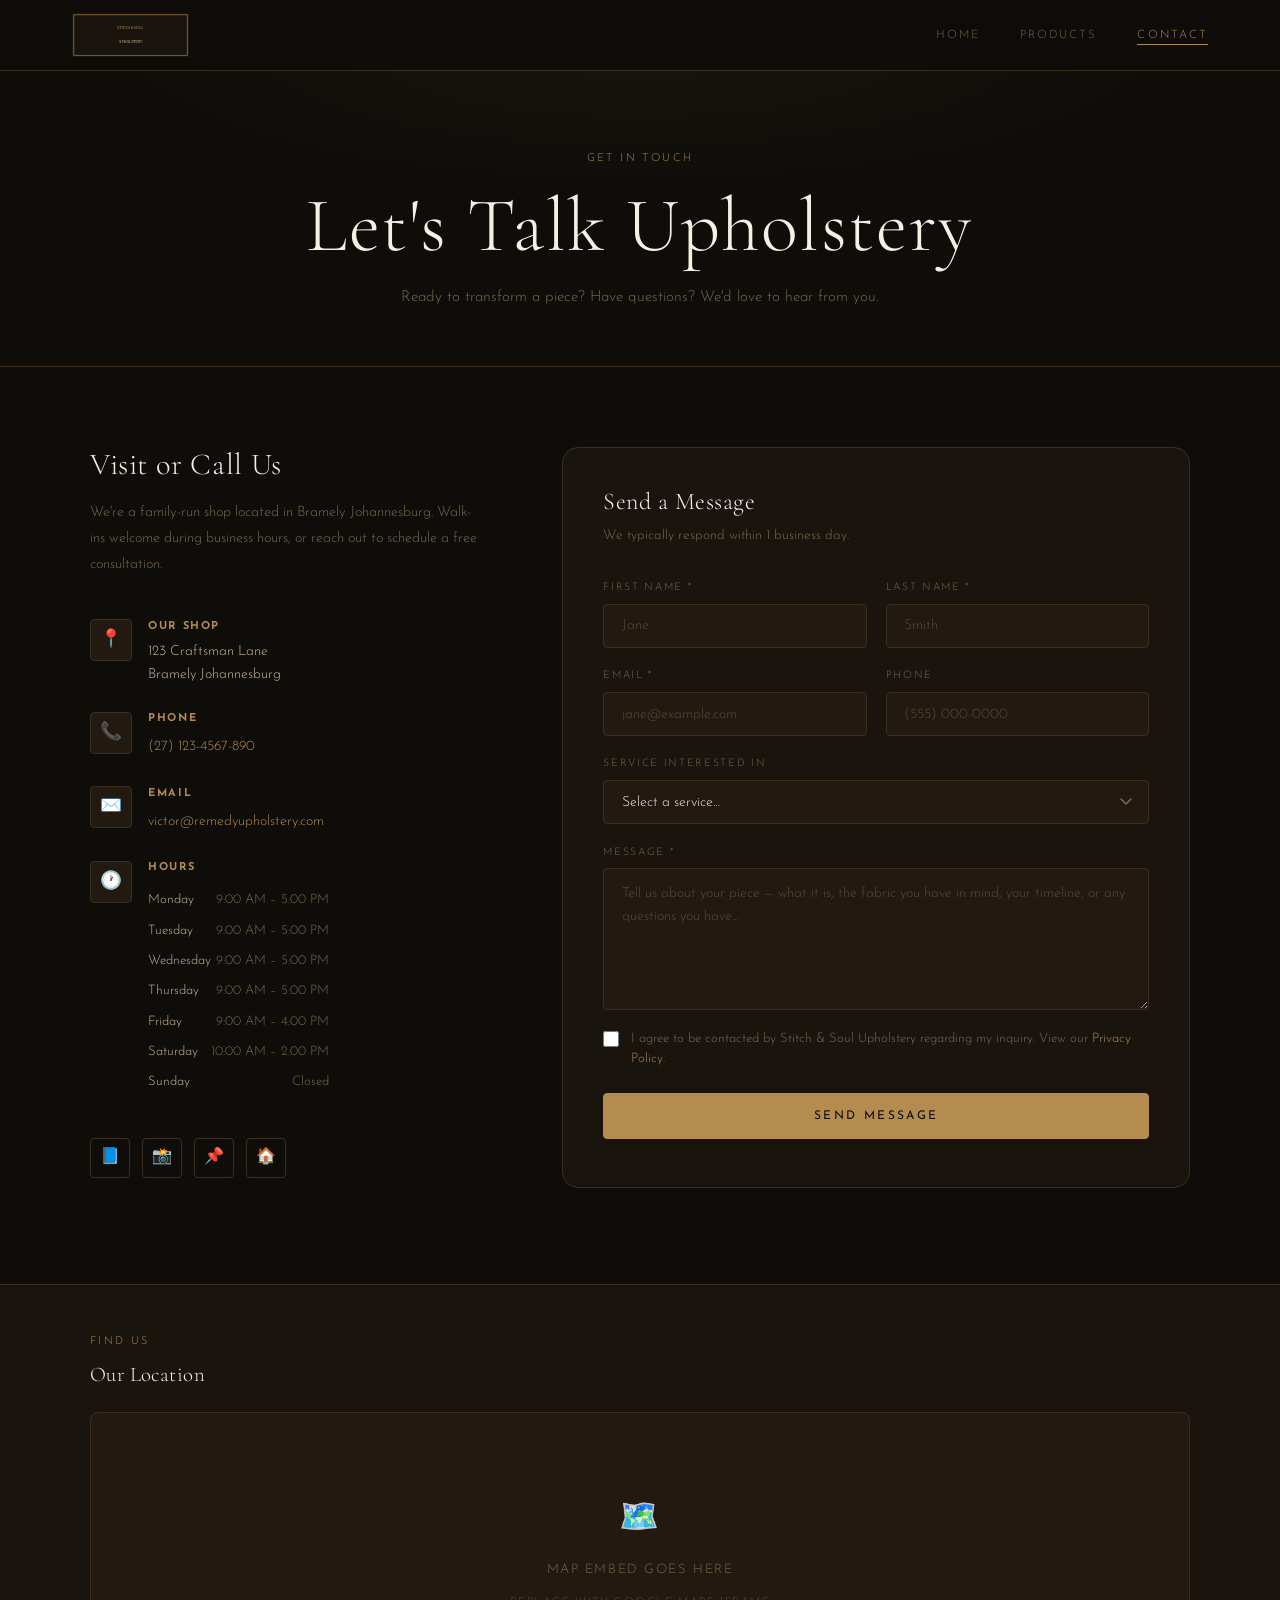
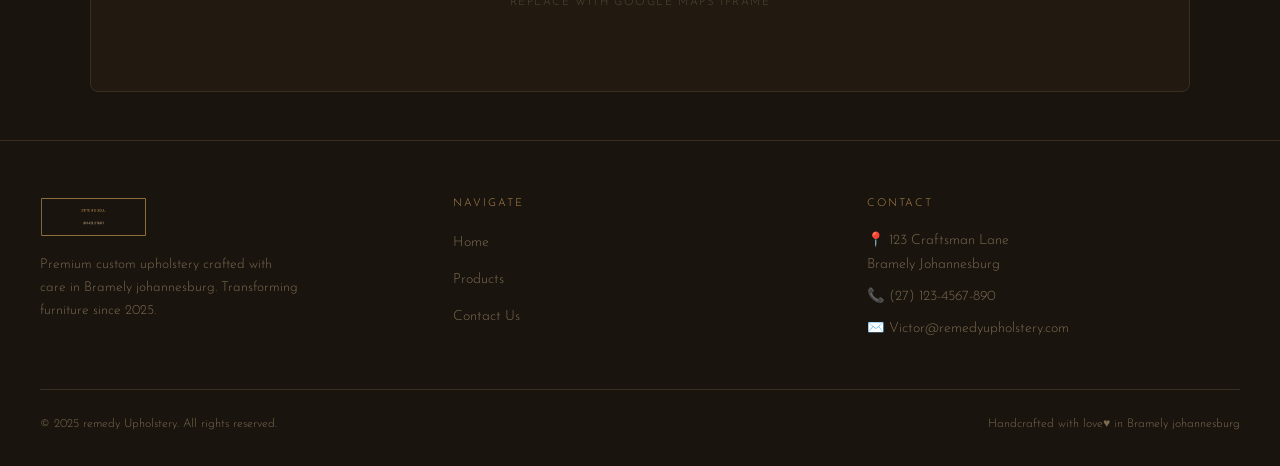
==== contact.html @ f687fd74 "Update contact details for Remedy Upholstery" ====
<!DOCTYPE html>
<html lang="en">
<head>
  <meta charset="UTF-8" />
  <meta name="viewport" content="width=device-width, initial-scale=1.0" />
  <title>Contact — Remedy Upholstery</title>
  <meta name="description" content="Get in touch with Remedy Upholstery. Request a quote, ask about services, or schedule a consultation." />
  <link rel="stylesheet" href="css/style.css" />
  <link rel="stylesheet" href="css/contact.css" />
  <script src="js/main.js" defer></script>
</head>
<body>

  <!-- ══ Navigation ══ -->
  <nav class="site-nav" role="navigation" aria-label="Main navigation">
    <div class="nav-inner">
      <a class="nav-logo" href="index.html" aria-label="Remedy — Home">
        <img src="assets/logo-placeholder.png" alt="Remedy Upholstery Logo" />
      </a>
      <ul class="nav-links">
        <li><a href="index.html">Home</a></li>
        <li><a href="products.html">Products</a></li>
        <li><a href="contact.html" class="active" aria-current="page">Contact</a></li>
      </ul>
    </div>
  </nav>

  <!-- ══ Main Content ══ -->
  <main class="page-main">

    <!-- ── Page Header ── -->
    <header class="contact-hero">
      <span class="section-label">Get in Touch</span>
      <h1>Let's Talk Upholstery</h1>
      <p>Ready to transform a piece? Have questions? We'd love to hear from you.</p>
    </header>

    <!-- ── Contact Section ── -->
    <section class="contact-section" aria-labelledby="contact-heading">
      <h2 id="contact-heading" style="position:absolute;width:1px;height:1px;overflow:hidden;clip:rect(0,0,0,0)">Contact Information and Form</h2>

      <div class="contact-inner">

        <!-- Info Column -->
        <div class="contact-info">
          <h2>Visit or Call Us</h2>
          <!-- ✏️ EDIT: business info -->
          <p>We're a family-run shop located in Bramely Johannesburg. Walk-ins welcome during business hours, or reach out to schedule a free consultation.</p>

          <div class="info-items">

            <div class="info-item">
              <div class="info-icon" aria-hidden="true">📍</div>
              <div class="info-text">
                <strong>Our Shop</strong>
                <!-- ✏️ EDIT: address -->
                <p>123 Craftsman Lane<br />Bramely Johannesburg</p>
              </div>
            </div>

            <div class="info-item">
              <div class="info-icon" aria-hidden="true">📞</div>
              <div class="info-text">
                <strong>Phone</strong>
                <!-- ✏️ EDIT: phone number -->
                <span><a href="tel:+271234567860">(27) 123-4567-890</a></span>
              </div>
            </div>

            <div class="info-item">
              <div class="info-icon" aria-hidden="true">✉️</div>
              <div class="info-text">
                <strong>Email</strong>
                <!-- ✏️ EDIT: Your email -->
                <span><a href="mailto:victor@remedyupholstery.com">victor@remedyupholstery.com</a></span>
              </div>
            </div>

            <div class="info-item">
              <div class="info-icon" aria-hidden="true">🕐</div>
              <div class="info-text">
                <strong>Hours</strong>
                <!-- ✏️ EDIT: business hours. Add class "today" to the current day row -->
                <table class="hours-table" aria-label="Business hours">
                  <tbody>
                    <tr><td>Monday</td><td>9:00 AM – 5:00 PM</td></tr>
                    <tr><td>Tuesday</td><td>9:00 AM – 5:00 PM</td></tr>
                    <tr><td>Wednesday</td><td>9:00 AM – 5:00 PM</td></tr>
                    <tr><td>Thursday</td><td>9:00 AM – 5:00 PM</td></tr>
                    <tr><td>Friday</td><td>9:00 AM – 4:00 PM</td></tr>
                    <tr><td>Saturday</td><td>10:00 AM – 2:00 PM</td></tr>
                    <tr><td>Sunday</td><td>Closed</td></tr>
                  </tbody>
                </table>
              </div>
            </div>

          </div><!-- /info-items -->

          <!-- Social Links -->
          <!-- ✏️ EDIT: Replace # with your social media URLs -->
          <div class="contact-social" aria-label="Social media links">
            <a href="#" class="social-link" aria-label="Facebook" title="Facebook">
              <span aria-hidden="true">📘</span>
            </a>
            <a href="#" class="social-link" aria-label="Instagram" title="Instagram">
              <span aria-hidden="true">📸</span>
            </a>
            <a href="#" class="social-link" aria-label="Pinterest" title="Pinterest">
              <span aria-hidden="true">📌</span>
            </a>
            <a href="#" class="social-link" aria-label="Houzz" title="Houzz">
              <span aria-hidden="true">🏠</span>
            </a>
          </div>

        </div><!-- /contact-info -->

        <!-- Contact Form -->
        <div class="contact-form-wrap">
          <h3 class="form-title">Send a Message</h3>
          <p class="form-subtitle">We typically respond within 1 business day.</p>

          <!-- ✏️ NOTE: To make this form functional, connect it to
               Formspree (formspree.io), Netlify Forms, or your own backend.
               Example Formspree: <form action="https://formspree.io/f/YOURCODE" method="POST"> -->

          <div id="contact-form" role="form" aria-label="Contact form">

            <div class="form-row">
              <div class="form-group">
                <label class="form-label" for="first-name">First Name <span aria-hidden="true">*</span></label>
                <input
                  class="form-input"
                  type="text"
                  id="first-name"
                  name="first_name"
                  placeholder="Jane"
                  required
                  autocomplete="given-name"
                />
              </div>
              <div class="form-group">
                <label class="form-label" for="last-name">Last Name <span aria-hidden="true">*</span></label>
                <input
                  class="form-input"
                  type="text"
                  id="last-name"
                  name="last_name"
                  placeholder="Smith"
                  required
                  autocomplete="family-name"
                />
              </div>
            </div>

            <div class="form-row">
              <div class="form-group">
                <label class="form-label" for="email">Email <span aria-hidden="true">*</span></label>
                <input
                  class="form-input"
                  type="email"
                  id="email"
                  name="email"
                  placeholder="jane@example.com"
                  required
                  autocomplete="email"
                />
              </div>
              <div class="form-group">
                <label class="form-label" for="phone">Phone</label>
                <input
                  class="form-input"
                  type="tel"
                  id="phone"
                  name="phone"
                  placeholder="(555) 000-0000"
                  autocomplete="tel"
                />
              </div>
            </div>

            <div class="form-group">
              <label class="form-label" for="service">Service Interested In</label>
              <select class="form-select" id="service" name="service">
                <option value="" disabled selected>Select a service…</option>
                <option value="restoration">Furniture Restoration</option>
                <option value="custom">Custom Upholstery</option>
                <option value="consultation">Fabric Consultation</option>
                <option value="auto">Auto / Marine</option>
                <option value="commercial">Commercial Project</option>
                <option value="repair">Repairs &amp; Touch-Ups</option>
                <option value="other">Other / Not Sure</option>
              </select>
            </div>

            <div class="form-group">
              <label class="form-label" for="message">Message <span aria-hidden="true">*</span></label>
              <textarea
                class="form-textarea"
                id="message"
                name="message"
                placeholder="Tell us about your piece — what it is, the fabric you have in mind, your timeline, or any questions you have…"
                required
                rows="5"
              ></textarea>
            </div>

            <div class="checkbox-group">
              <input type="checkbox" id="consent" name="consent" required />
              <label for="consent">
                I agree to be contacted by Stitch &amp; Soul Upholstery regarding my inquiry.
                View our <a href="#">Privacy Policy</a>.
              </label>
            </div>

            <button
              class="btn btn-filled form-submit"
              type="button"
              id="submit-btn"
            >
              Send Message
            </button>

          </div><!-- /contact-form -->

          <!-- Success State -->
          <div class="form-success" id="form-success" aria-live="polite">
            <span class="success-icon" aria-hidden="true">✉️</span>
            <h3>Message Sent!</h3>
            <p>Thank you for reaching out. We'll be in touch within 1 business day.</p>
          </div>

        </div><!-- /contact-form-wrap -->

      </div><!-- /contact-inner -->
    </section>

    <!-- ── Map Placeholder ── -->
    <!-- ✏️ EDIT: real Google Maps embed:
         https://developers.google.com/maps/documentation/embed/get-started -->
    <section class="map-section" aria-labelledby="map-heading">
      <div class="map-inner">
        <div class="map-header">
          <span class="section-label">Find Us</span>
          <h3 id="map-heading">Our Location</h3>
        </div>
        <div class="map-placeholder" role="img" aria-label="Map placeholder — replace with real Google Maps embed">
          <span aria-hidden="true">🗺️</span>
          <span>Map Embed Goes Here</span>
          <span style="font-size:0.7rem;opacity:0.6;">Replace with Google Maps iframe</span>
        </div>
      </div>
    </section>

  </main>

  <!-- ══ Footer ══ -->
  <footer class="site-footer" role="contentinfo">
    <div class="footer-inner">
      <div class="footer-brand">
        <img src="assets/logo-placeholder.png" alt="Stitch & Soul Upholstery" />
        <p>Premium custom upholstery crafted with care in Bramely johannesburg. Transforming furniture since 2025.</p>
      </div>
      <div class="footer-col">
        <h4>Navigate</h4>
        <ul>
          <li><a href="index.html">Home</a></li>
          <li><a href="products.html">Products</a></li>
          <li><a href="contact.html">Contact Us</a></li>
        </ul>
      </div>
      <div class="footer-col">
        <h4>Contact</h4>
        <p>📍 123 Craftsman Lane<br />Bramely Johannesburg</p>
        <p>📞 (27) 123-4567-890</p>
        <p>✉️ Victor@remedyupholstery.com</p>
      </div>
    </div>
    <div class="footer-bottom">
      <p>&copy; 2025 remedy Upholstery. All rights reserved.</p>
      <p>Handcrafted with love♥ in Bramely johannesburg</p>
    </div>
  </footer>

  </body>
</html>
---- css/style.css ----
/* ============================================
   style.css — Shared base styles & variables
   Stitch & Soul Upholstery
   ============================================ */

@import url('https://fonts.googleapis.com/css2?family=Cormorant+Garamond:ital,wght@0,300;0,400;0,600;1,300;1,400&family=Josefin+Sans:wght@300;400;600&display=swap');

/* ── CSS Variables ── */
:root {
  --color-bg:        #0f0d0a;
  --color-surface:   #1a140e;
  --color-surface2:  #221a11;
  --color-border:    #3a2e1e;
  --color-gold:      #b48c50;
  --color-gold-lt:   #d4aa6e;
  --color-gold-pale: #e8d5a8;
  --color-cream:     #f5efe4;
  --color-text:      #c8b898;
  --color-text-dim:  #7a6a50;
  --color-white:     #faf6ef;

  --font-display: 'Cormorant Garamond', Georgia, serif;
  --font-ui:      'Josefin Sans', sans-serif;

  --radius-sm:  4px;
  --radius-md:  8px;
  --radius-lg:  16px;

  --shadow-card: 0 4px 24px rgba(0,0,0,0.5), 0 1px 4px rgba(0,0,0,0.4);
  --shadow-glow: 0 0 30px rgba(180,140,80,0.12);

  --transition: 0.3s cubic-bezier(0.4, 0, 0.2, 1);
}

/* ── Reset & Base ── */
*, *::before, *::after {
  box-sizing: border-box;
  margin: 0;
  padding: 0;
}

html {
  scroll-behavior: smooth;
  font-size: 16px;
}

body {
  background-color: var(--color-bg);
  color: var(--color-text);
  font-family: var(--font-ui);
  font-weight: 300;
  line-height: 1.7;
  min-height: 100vh;
  -webkit-font-smoothing: antialiased;
}

/* ── Scrollbar ── */
::-webkit-scrollbar { width: 6px; }
::-webkit-scrollbar-track { background: var(--color-bg); }
::-webkit-scrollbar-thumb { background: var(--color-border); border-radius: 3px; }
::-webkit-scrollbar-thumb:hover { background: var(--color-gold); }

/* ── Typography ── */
h1, h2, h3, h4 {
  font-family: var(--font-display);
  font-weight: 300;
  color: var(--color-cream);
  line-height: 1.2;
  letter-spacing: 0.02em;
}

h1 { font-size: clamp(2.4rem, 6vw, 5rem); }
h2 { font-size: clamp(1.8rem, 4vw, 3rem); }
h3 { font-size: clamp(1.3rem, 2.5vw, 1.8rem); }

p { margin-bottom: 1rem; color: var(--color-text); }

a {
  color: var(--color-gold);
  text-decoration: none;
  transition: color var(--transition);
}
a:hover { color: var(--color-gold-lt); }

img { display: block; max-width: 100%; height: auto; }

/* ── Navigation ── */
.site-nav {
  position: fixed;
  top: 0; left: 0; right: 0;
  z-index: 100;
  background: rgba(15,13,10,0.92);
  backdrop-filter: blur(12px);
  -webkit-backdrop-filter: blur(12px);
  border-bottom: 1px solid var(--color-border);
}

.nav-inner {
  max-width: 1200px;
  margin: 0 auto;
  padding: 0 2rem;
  height: 70px;
  display: flex;
  align-items: center;
  justify-content: space-between;
}

.nav-logo img {
  height: 44px;
  width: auto;
}

.nav-links {
  display: flex;
  list-style: none;
  gap: 2.5rem;
  align-items: center;
}

.nav-links a {
  font-family: var(--font-ui);
  font-size: 0.72rem;
  letter-spacing: 0.18em;
  text-transform: uppercase;
  color: var(--color-text-dim);
  transition: color var(--transition);
  position: relative;
  padding-bottom: 2px;
}

.nav-links a::after {
  content: '';
  position: absolute;
  bottom: -2px; left: 0;
  width: 0; height: 1px;
  background: var(--color-gold);
  transition: width var(--transition);
}

.nav-links a:hover,
.nav-links a.active {
  color: var(--color-gold);
}

.nav-links a:hover::after,
.nav-links a.active::after {
  width: 100%;
}

/* ── Gold Divider ── */
.gold-rule {
  display: flex;
  align-items: center;
  gap: 1rem;
  margin: 1.5rem auto;
  max-width: 200px;
}
.gold-rule::before,
.gold-rule::after {
  content: '';
  flex: 1;
  height: 1px;
  background: var(--color-gold);
  opacity: 0.5;
}
.gold-rule-diamond {
  width: 6px; height: 6px;
  background: var(--color-gold);
  transform: rotate(45deg);
  flex-shrink: 0;
}

/* ── Section Label ── */
.section-label {
  font-family: var(--font-ui);
  font-size: 0.68rem;
  letter-spacing: 0.22em;
  text-transform: uppercase;
  color: var(--color-gold);
  display: block;
  margin-bottom: 0.75rem;
}

/* ── Buttons ── */
.btn {
  display: inline-block;
  font-family: var(--font-ui);
  font-size: 0.72rem;
  letter-spacing: 0.18em;
  text-transform: uppercase;
  padding: 0.9rem 2.2rem;
  border-radius: var(--radius-sm);
  border: 1px solid var(--color-gold);
  color: var(--color-gold);
  background: transparent;
  cursor: pointer;
  transition: all var(--transition);
  position: relative;
  overflow: hidden;
}

.btn::before {
  content: '';
  position: absolute;
  inset: 0;
  background: var(--color-gold);
  transform: scaleX(0);
  transform-origin: left;
  transition: transform var(--transition);
  z-index: -1;
}

.btn:hover {
  color: var(--color-bg);
}

.btn:hover::before {
  transform: scaleX(1);
}

.btn-filled {
  background: var(--color-gold);
  color: var(--color-bg);
}

.btn-filled::before {
  background: var(--color-gold-lt);
}

.btn-filled:hover {
  color: var(--color-bg);
}

/* ── Page Wrapper ── */
.page-main {
  padding-top: 70px; /* nav height */
  min-height: 100vh;
}

/* ── Footer ── */
.site-footer {
  background: var(--color-surface);
  border-top: 1px solid var(--color-border);
  padding: 3.5rem 2rem 2rem;
  margin-top: auto;
}

.footer-inner {
  max-width: 1200px;
  margin: 0 auto;
  display: grid;
  grid-template-columns: 1fr 1fr 1fr;
  gap: 2.5rem;
}

.footer-brand img {
  height: 40px;
  margin-bottom: 1rem;
}

.footer-brand p {
  font-size: 0.85rem;
  color: var(--color-text-dim);
  max-width: 260px;
}

.footer-col h4 {
  font-family: var(--font-ui);
  font-size: 0.68rem;
  letter-spacing: 0.18em;
  text-transform: uppercase;
  color: var(--color-gold);
  margin-bottom: 1.2rem;
}

.footer-col ul {
  list-style: none;
}

.footer-col ul li {
  margin-bottom: 0.6rem;
}

.footer-col ul li a {
  font-size: 0.88rem;
  color: var(--color-text-dim);
  transition: color var(--transition);
}

.footer-col ul li a:hover {
  color: var(--color-gold);
}

.footer-col p {
  font-size: 0.88rem;
  color: var(--color-text-dim);
  margin-bottom: 0.5rem;
}

.footer-bottom {
  max-width: 1200px;
  margin: 2.5rem auto 0;
  padding-top: 1.5rem;
  border-top: 1px solid var(--color-border);
  display: flex;
  justify-content: space-between;
  align-items: center;
  flex-wrap: wrap;
  gap: 1rem;
}

.footer-bottom p {
  font-size: 0.75rem;
  color: var(--color-text-dim);
  margin: 0;
}

/* ── Fade-in Animation ── */
@keyframes fadeUp {
  from { opacity: 0; transform: translateY(24px); }
  to   { opacity: 1; transform: translateY(0); }
}

.fade-up {
  opacity: 0;
  animation: fadeUp 0.8s ease forwards;
}

/* ── Responsive Nav ── */
@media (max-width: 768px) {
  .nav-links { gap: 1.4rem; }
  .nav-links a { font-size: 0.65rem; }

  .footer-inner {
    grid-template-columns: 1fr;
    gap: 2rem;
  }

  .footer-bottom {
    flex-direction: column;
    text-align: center;
  }
}

@media (max-width: 480px) {
  .nav-links { gap: 1rem; }
  .nav-inner { padding: 0 1rem; }
}
---- css/contact.css ----
/* ============================================
   contact.css — Contact page styles
   Stitch & Soul Upholstery
   ============================================ */

/* ── Page Header ── */
.contact-hero {
  padding: 5rem 2rem 3.5rem;
  text-align: center;
  border-bottom: 1px solid var(--color-border);
  background:
    radial-gradient(ellipse 60% 70% at 50% -10%, rgba(180,140,80,0.06) 0%, transparent 70%),
    var(--color-bg);
}

.contact-hero h1 {
  margin-bottom: 0.75rem;
  animation: fadeUp 0.6s ease 0.1s both;
}

.contact-hero p {
  color: var(--color-text-dim);
  font-size: 0.95rem;
  max-width: 480px;
  margin: 0 auto;
  animation: fadeUp 0.6s ease 0.25s both;
}

/* ── Contact Layout ── */
.contact-section {
  padding: 5rem 2rem 6rem;
}

.contact-inner {
  max-width: 1100px;
  margin: 0 auto;
  display: grid;
  grid-template-columns: 1fr 1.6fr;
  gap: 5rem;
  align-items: start;
}

/* ── Info Column ── */
.contact-info {
  animation: fadeUp 0.6s ease 0.15s both;
}

.contact-info h2 {
  font-size: 1.9rem;
  margin-bottom: 1rem;
}

.contact-info > p {
  font-size: 0.9rem;
  color: var(--color-text-dim);
  line-height: 1.8;
  margin-bottom: 2.5rem;
}

/* Info Items */
.info-items {
  display: flex;
  flex-direction: column;
  gap: 1.5rem;
  margin-bottom: 2.5rem;
}

.info-item {
  display: flex;
  gap: 1rem;
  align-items: flex-start;
}

.info-icon {
  width: 42px;
  height: 42px;
  min-width: 42px;
  background: var(--color-surface2);
  border: 1px solid var(--color-border);
  border-radius: var(--radius-sm);
  display: flex;
  align-items: center;
  justify-content: center;
  font-size: 1.1rem;
  margin-top: 0.1rem;
  transition: border-color var(--transition);
}

.info-item:hover .info-icon {
  border-color: var(--color-gold);
}

.info-text strong {
  display: block;
  font-family: var(--font-ui);
  font-size: 0.68rem;
  letter-spacing: 0.15em;
  text-transform: uppercase;
  color: var(--color-gold);
  margin-bottom: 0.3rem;
}

.info-text span,
.info-text p {
  font-size: 0.88rem;
  color: var(--color-text);
  margin: 0;
  line-height: 1.6;
}

/* Hours */
.hours-table {
  width: 100%;
  border-collapse: collapse;
  margin-top: 0.5rem;
}

.hours-table tr td {
  font-size: 0.82rem;
  padding: 0.25rem 0;
  color: var(--color-text);
}

.hours-table tr td:last-child {
  text-align: right;
  color: var(--color-text-dim);
}

.hours-table tr.today td {
  color: var(--color-gold);
}

/* Social links */
.contact-social {
  display: flex;
  gap: 0.75rem;
  margin-top: 2rem;
}

.social-link {
  width: 40px;
  height: 40px;
  border: 1px solid var(--color-border);
  border-radius: var(--radius-sm);
  display: flex;
  align-items: center;
  justify-content: center;
  font-size: 1rem;
  color: var(--color-text-dim);
  text-decoration: none;
  transition: all var(--transition);
}

.social-link:hover {
  border-color: var(--color-gold);
  color: var(--color-gold);
  background: rgba(180,140,80,0.06);
}

/* ── Contact Form ── */
.contact-form-wrap {
  background: var(--color-surface);
  border: 1px solid var(--color-border);
  border-radius: var(--radius-lg);
  padding: 2.5rem 2.5rem 3rem;
  animation: fadeUp 0.6s ease 0.3s both;
}

.form-title {
  font-size: 1.5rem;
  margin-bottom: 0.4rem;
}

.form-subtitle {
  font-size: 0.85rem;
  color: var(--color-text-dim);
  margin-bottom: 2rem;
}

/* Form Layout */
.form-row {
  display: grid;
  grid-template-columns: 1fr 1fr;
  gap: 1.2rem;
}

.form-group {
  display: flex;
  flex-direction: column;
  gap: 0.45rem;
  margin-bottom: 1.2rem;
}

.form-group.full-width {
  grid-column: 1 / -1;
}

/* Labels */
.form-label {
  font-family: var(--font-ui);
  font-size: 0.65rem;
  letter-spacing: 0.16em;
  text-transform: uppercase;
  color: var(--color-text-dim);
  transition: color var(--transition);
}

/* Inputs */
.form-input,
.form-select,
.form-textarea {
  background: var(--color-surface2);
  border: 1px solid var(--color-border);
  border-radius: var(--radius-sm);
  color: var(--color-cream);
  font-family: var(--font-ui);
  font-size: 0.88rem;
  font-weight: 300;
  padding: 0.85rem 1.1rem;
  transition: all var(--transition);
  outline: none;
  width: 100%;
  -webkit-appearance: none;
}

.form-input::placeholder,
.form-textarea::placeholder {
  color: var(--color-text-dim);
  opacity: 0.6;
}

.form-input:focus,
.form-select:focus,
.form-textarea:focus {
  border-color: var(--color-gold);
  background: rgba(26,20,14,0.8);
  box-shadow: 0 0 0 3px rgba(180,140,80,0.1);
}

.form-group:focus-within .form-label {
  color: var(--color-gold);
}

/* Select arrow */
.form-select {
  cursor: pointer;
  background-image: url("data:image/svg+xml,%3Csvg xmlns='http://www.w3.org/2000/svg' width='12' height='8' viewBox='0 0 12 8'%3E%3Cpath d='M1 1l5 5 5-5' stroke='%237a6a50' stroke-width='1.5' fill='none' stroke-linecap='round'/%3E%3C/svg%3E");
  background-repeat: no-repeat;
  background-position: right 1rem center;
  padding-right: 2.5rem;
}

.form-select option {
  background: var(--color-surface2);
  color: var(--color-cream);
}

/* Textarea */
.form-textarea {
  resize: vertical;
  min-height: 140px;
  line-height: 1.6;
}

/* Checkbox */
.checkbox-group {
  display: flex;
  gap: 0.75rem;
  align-items: flex-start;
  margin-bottom: 1.5rem;
}

.checkbox-group input[type="checkbox"] {
  width: 16px;
  height: 16px;
  min-width: 16px;
  accent-color: var(--color-gold);
  margin-top: 2px;
  cursor: pointer;
}

.checkbox-group label {
  font-size: 0.82rem;
  color: var(--color-text-dim);
  line-height: 1.5;
  cursor: pointer;
}

.checkbox-group label a {
  color: var(--color-gold);
}

/* Submit */
.form-submit {
  width: 100%;
  padding: 1rem;
  font-size: 0.75rem;
  letter-spacing: 0.2em;
}

/* Success State */
.form-success {
  display: none;
  text-align: center;
  padding: 3rem 1rem;
}

.form-success.visible {
  display: block;
}

.success-icon {
  font-size: 3rem;
  display: block;
  margin-bottom: 1rem;
}

.form-success h3 {
  font-size: 1.6rem;
  margin-bottom: 0.75rem;
}

.form-success p {
  color: var(--color-text-dim);
  font-size: 0.9rem;
}

/* ── Map Placeholder ── */
.map-section {
  background: var(--color-surface);
  border-top: 1px solid var(--color-border);
  padding: 3rem 2rem;
}

.map-inner {
  max-width: 1100px;
  margin: 0 auto;
}

.map-header {
  margin-bottom: 1.5rem;
}

.map-header h3 {
  font-size: 1.3rem;
}

.map-placeholder {
  width: 100%;
  height: 280px;
  background: var(--color-surface2);
  border: 1px solid var(--color-border);
  border-radius: var(--radius-md);
  display: flex;
  align-items: center;
  justify-content: center;
  flex-direction: column;
  gap: 0.75rem;
  color: var(--color-text-dim);
  font-size: 0.82rem;
  letter-spacing: 0.12em;
  text-transform: uppercase;
  font-family: var(--font-ui);
}

.map-placeholder span:first-child {
  font-size: 2rem;
}

/* ── Responsive ── */
@media (max-width: 900px) {
  .contact-inner {
    grid-template-columns: 1fr;
    gap: 3rem;
  }
}

@media (max-width: 560px) {
  .form-row {
    grid-template-columns: 1fr;
  }

  .contact-form-wrap {
    padding: 1.8rem 1.5rem 2rem;
  }
}
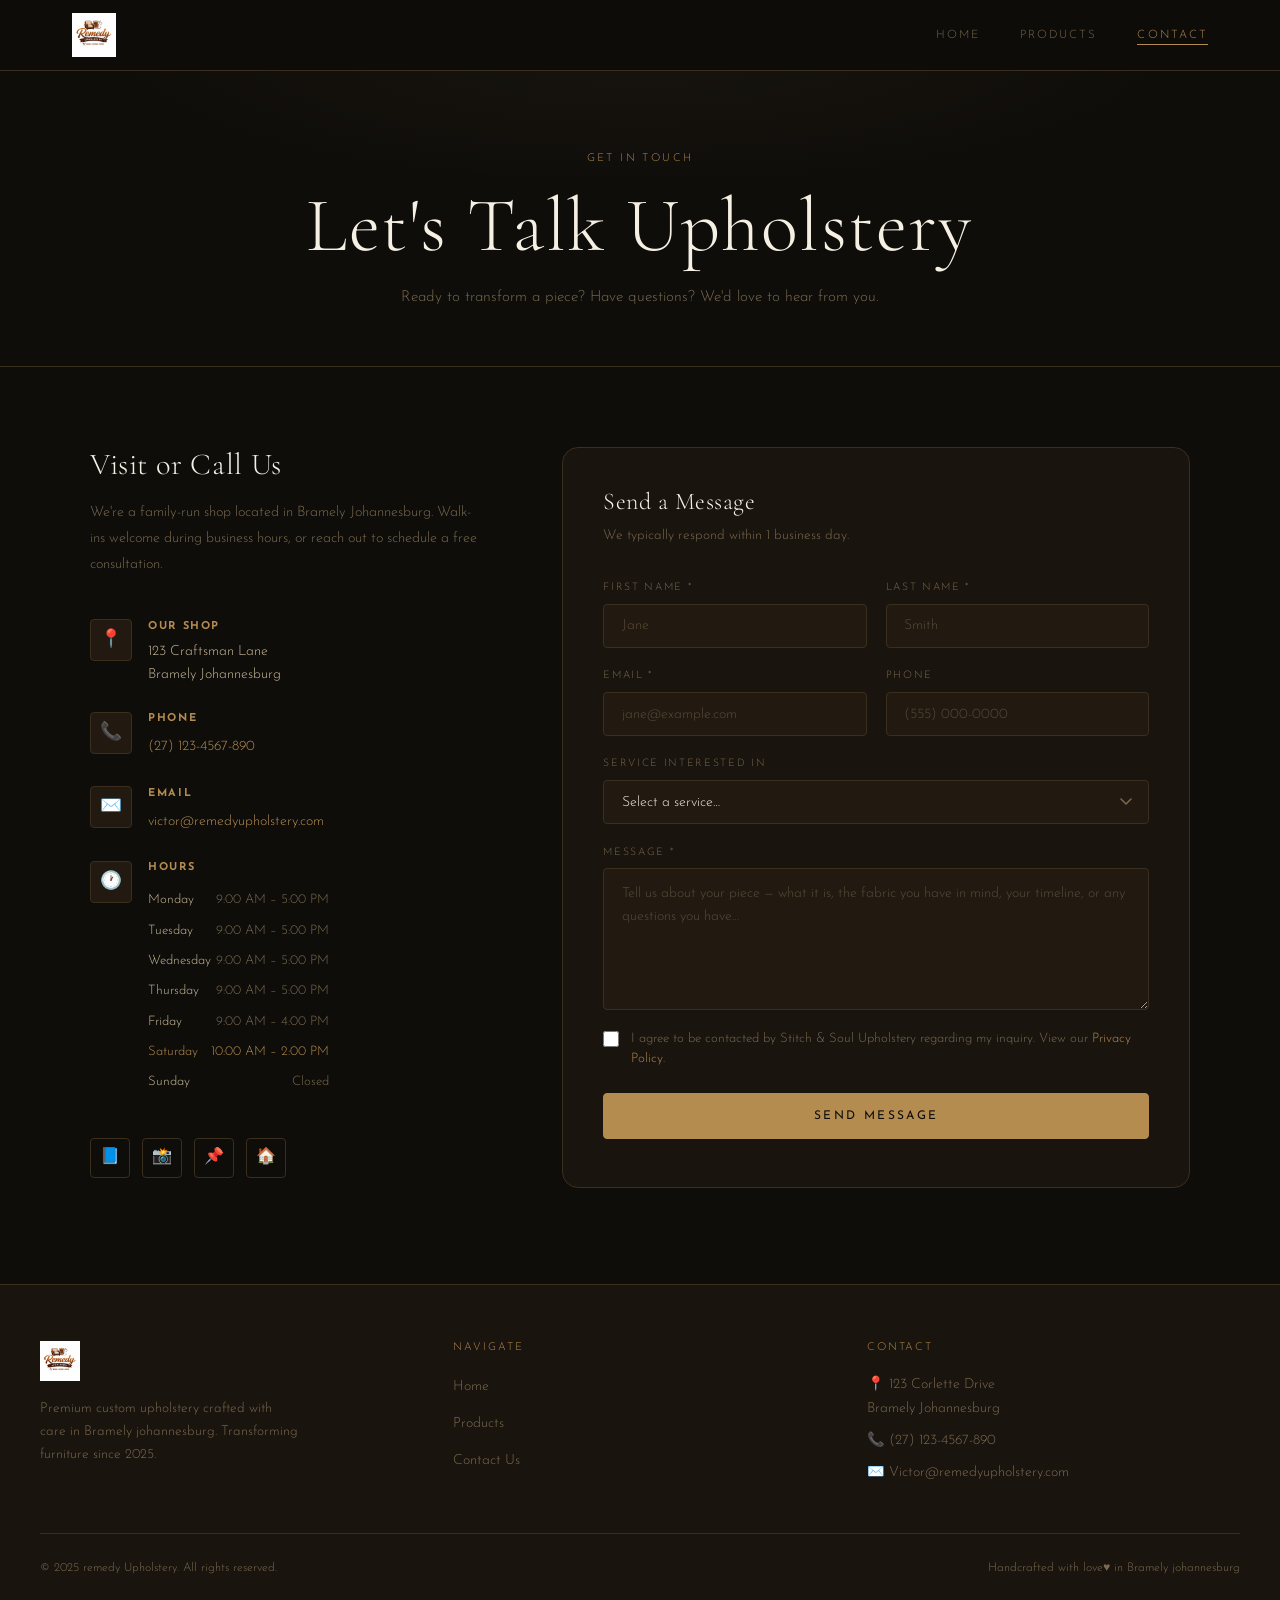
==== commit 1a7d7322: "Update address and map embed in contact.html Updated the address and Google Maps embed link in conta" ====
--- a/contact.html
+++ b/contact.html
@@ -238,7 +238,7 @@
 
     <!-- ── Map Placeholder ── -->
     <!-- ✏️ EDIT: real Google Maps embed:
-         https://developers.google.com/maps/documentation/embed/get-started -->
+          src="https://www.google.com/maps?q=Remedy+Upholstery,-26.125849,28.0859287&z=16&output=embed"
     <section class="map-section" aria-labelledby="map-heading">
       <div class="map-inner">
         <div class="map-header">
@@ -272,7 +272,7 @@
       </div>
       <div class="footer-col">
         <h4>Contact</h4>
-        <p>📍 123 Craftsman Lane<br />Bramely Johannesburg</p>
+        <p>📍 123 Corlette Drive<br />Bramely Johannesburg</p>
         <p>📞 (27) 123-4567-890</p>
         <p>✉️ Victor@remedyupholstery.com</p>
       </div>
--- a/css/style.css
+++ b/css/style.css
@@ -326,6 +326,109 @@
   animation: fadeUp 0.8s ease forwards;
 }
 
+/* ── WhatsApp Floating Button ── */
+.wa-float {
+  position: fixed;
+  bottom: 1.8rem;
+  right: 1.8rem;
+  z-index: 999;
+  display: flex;
+  align-items: center;
+  gap: 0.7rem;
+  text-decoration: none;
+  opacity: 0;
+  transform: translateY(16px) scale(0.9);
+  transition: opacity 0.4s ease, transform 0.4s ease;
+  pointer-events: none;
+}
+
+.wa-float.wa-visible {
+  opacity: 1;
+  transform: translateY(0) scale(1);
+  pointer-events: auto;
+}
+
+/* Bubble */
+.wa-bubble {
+  position: relative;
+  width: 58px;
+  height: 58px;
+  background: #25D366;
+  border-radius: 50%;
+  display: flex;
+  align-items: center;
+  justify-content: center;
+  box-shadow: 0 4px 20px rgba(37,211,102,0.4), 0 2px 8px rgba(0,0,0,0.3);
+  transition: transform 0.25s ease, box-shadow 0.25s ease;
+  flex-shrink: 0;
+}
+
+.wa-float:hover .wa-bubble {
+  transform: scale(1.1);
+  box-shadow: 0 6px 28px rgba(37,211,102,0.55), 0 3px 12px rgba(0,0,0,0.3);
+}
+
+/* WhatsApp SVG icon */
+.wa-icon {
+  width: 30px;
+  height: 30px;
+  fill: #ffffff;
+}
+
+/* Pulse ring animation */
+.wa-pulse {
+  position: absolute;
+  inset: -4px;
+  border-radius: 50%;
+  border: 2px solid rgba(37,211,102,0.5);
+  animation: waPulse 2.2s ease-out infinite;
+}
+
+@keyframes waPulse {
+  0%   { transform: scale(1);   opacity: 0.8; }
+  70%  { transform: scale(1.35); opacity: 0;   }
+  100% { transform: scale(1.35); opacity: 0;   }
+}
+
+/* Tooltip label */
+.wa-tooltip {
+  background: var(--color-surface);
+  color: var(--color-cream);
+  font-family: var(--font-ui);
+  font-size: 0.75rem;
+  letter-spacing: 0.06em;
+  padding: 0.45rem 0.9rem;
+  border-radius: 999px;
+  border: 1px solid var(--color-border);
+  white-space: nowrap;
+  box-shadow: 0 2px 12px rgba(0,0,0,0.4);
+  transition: opacity 0.4s ease, transform 0.4s ease;
+  transform: translateX(0);
+}
+
+.wa-float.wa-tooltip-hidden .wa-tooltip {
+  opacity: 0;
+  transform: translateX(6px);
+  pointer-events: none;
+}
+
+/* ── Scroll Reveal ── */
+.scroll-hidden {
+  opacity: 0;
+  transform: translateY(22px);
+  transition: opacity 0.55s ease, transform 0.55s ease;
+}
+
+.scroll-hidden.revealed {
+  opacity: 1;
+  transform: translateY(0);
+}
+
+/* Nav scrolled shadow */
+.site-nav.scrolled {
+  box-shadow: 0 2px 20px rgba(0,0,0,0.5);
+}
+
 /* ── Responsive Nav ── */
 @media (max-width: 768px) {
   .nav-links { gap: 1.4rem; }
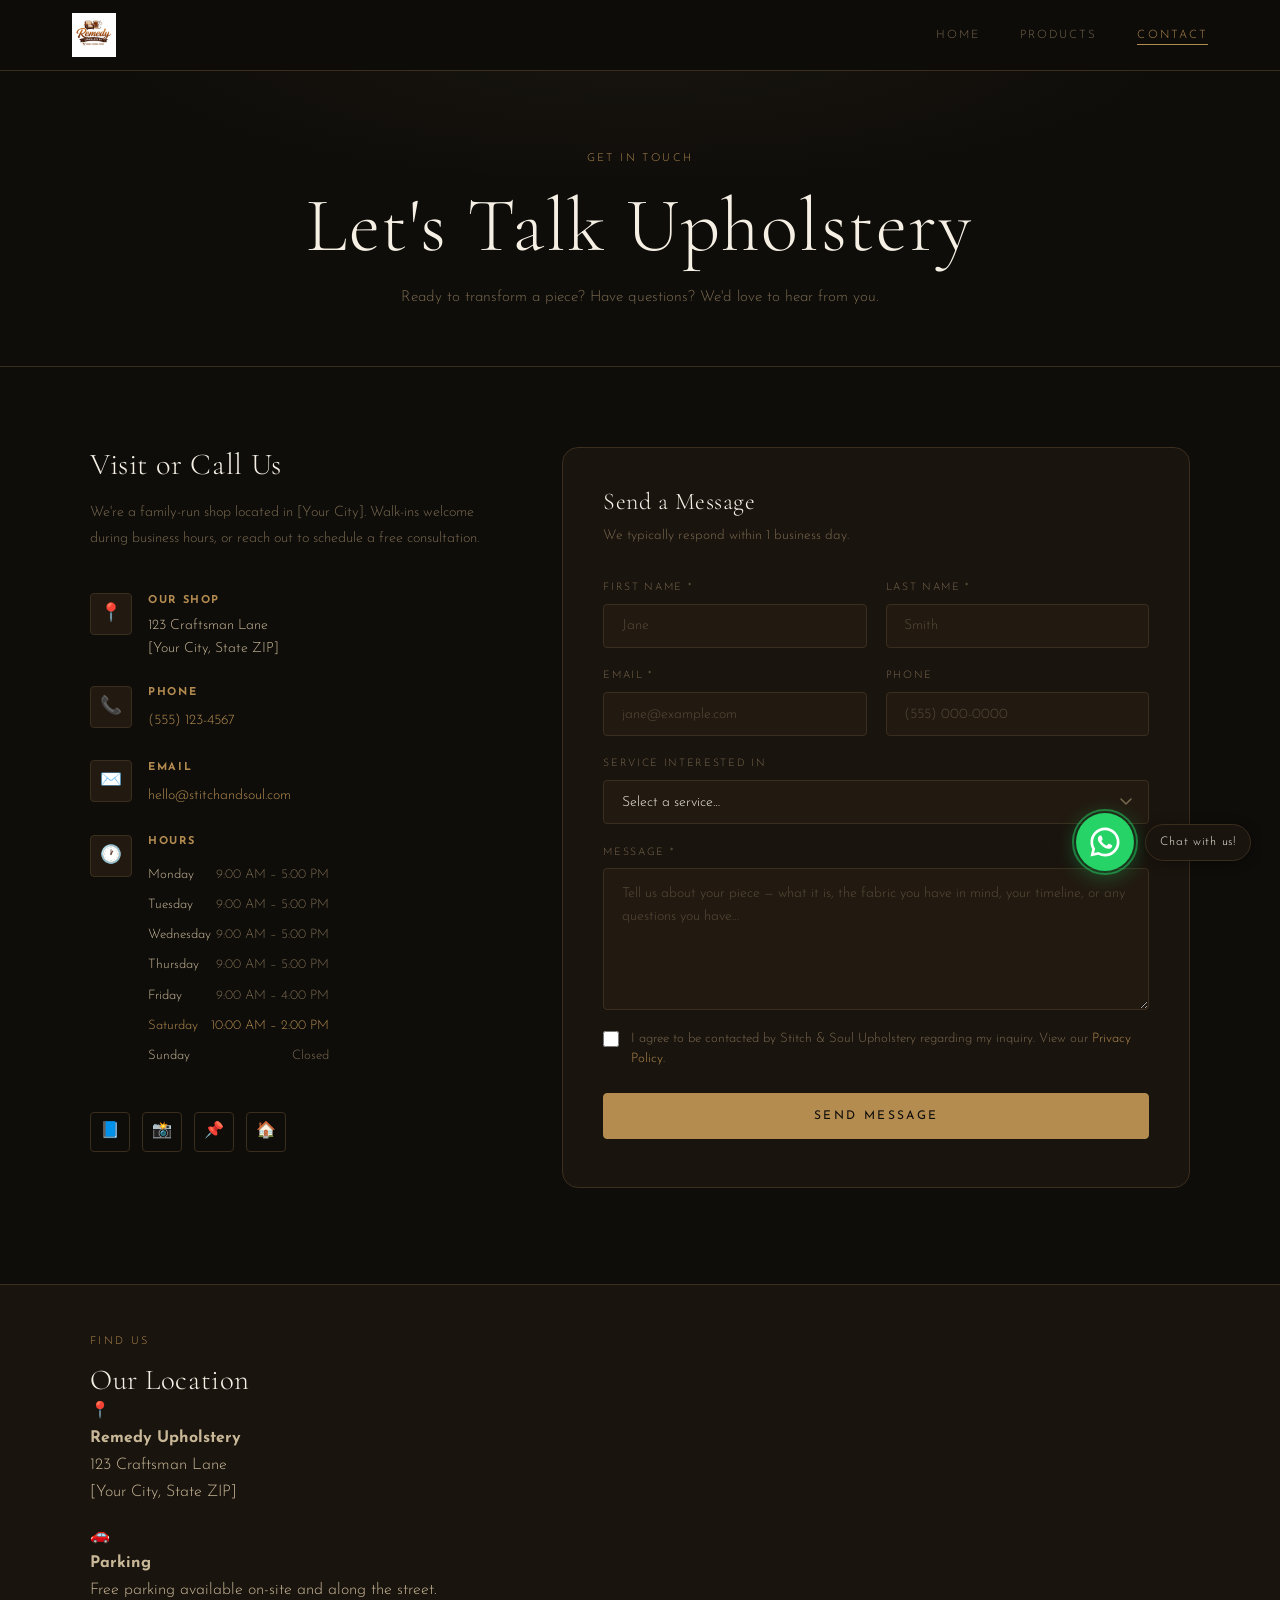
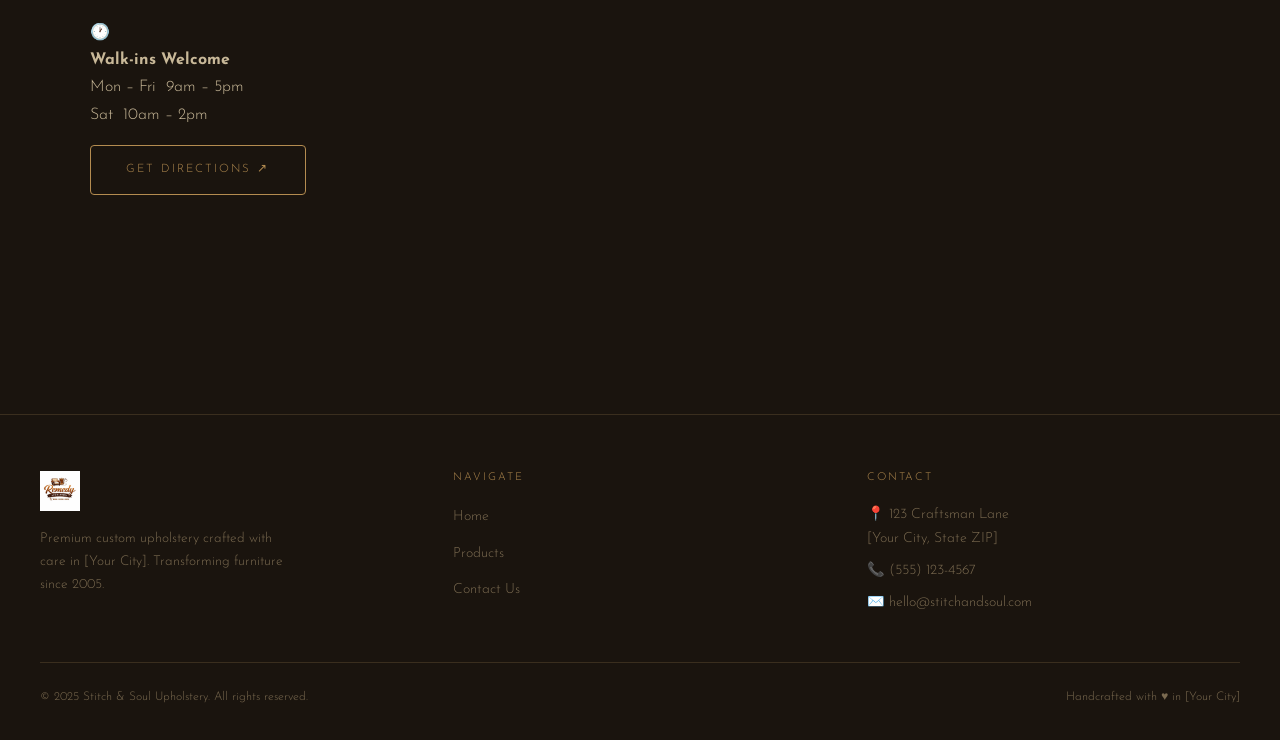
==== commit f829bb8e: "Add files via upload" ====
--- a/contact.html
+++ b/contact.html
@@ -3,8 +3,8 @@
 <head>
   <meta charset="UTF-8" />
   <meta name="viewport" content="width=device-width, initial-scale=1.0" />
-  <title>Contact — Remedy Upholstery</title>
-  <meta name="description" content="Get in touch with Remedy Upholstery. Request a quote, ask about services, or schedule a consultation." />
+  <title>Contact — Stitch &amp; Soul Upholstery</title>
+  <meta name="description" content="Get in touch with Stitch & Soul Upholstery. Request a quote, ask about services, or schedule a consultation." />
   <link rel="stylesheet" href="css/style.css" />
   <link rel="stylesheet" href="css/contact.css" />
   <script src="js/main.js" defer></script>
@@ -14,8 +14,8 @@
   <!-- ══ Navigation ══ -->
   <nav class="site-nav" role="navigation" aria-label="Main navigation">
     <div class="nav-inner">
-      <a class="nav-logo" href="index.html" aria-label="Remedy — Home">
-        <img src="assets/logo-placeholder.png" alt="Remedy Upholstery Logo" />
+      <a class="nav-logo" href="index.html" aria-label="Stitch & Soul — Home">
+        <img src="assets/logo-placeholder.png" alt="Stitch & Soul Upholstery Logo" />
       </a>
       <ul class="nav-links">
         <li><a href="index.html">Home</a></li>
@@ -44,8 +44,8 @@
         <!-- Info Column -->
         <div class="contact-info">
           <h2>Visit or Call Us</h2>
-          <!-- ✏️ EDIT: business info -->
-          <p>We're a family-run shop located in Bramely Johannesburg. Walk-ins welcome during business hours, or reach out to schedule a free consultation.</p>
+          <!-- ✏️ EDIT: Replace with your business info -->
+          <p>We're a family-run shop located in [Your City]. Walk-ins welcome during business hours, or reach out to schedule a free consultation.</p>
 
           <div class="info-items">
 
@@ -53,8 +53,8 @@
               <div class="info-icon" aria-hidden="true">📍</div>
               <div class="info-text">
                 <strong>Our Shop</strong>
-                <!-- ✏️ EDIT: address -->
-                <p>123 Craftsman Lane<br />Bramely Johannesburg</p>
+                <!-- ✏️ EDIT: Your address -->
+                <p>123 Craftsman Lane<br />[Your City, State ZIP]</p>
               </div>
             </div>
 
@@ -62,8 +62,8 @@
               <div class="info-icon" aria-hidden="true">📞</div>
               <div class="info-text">
                 <strong>Phone</strong>
-                <!-- ✏️ EDIT: phone number -->
-                <span><a href="tel:+271234567860">(27) 123-4567-890</a></span>
+                <!-- ✏️ EDIT: Your phone number -->
+                <span><a href="tel:+15551234567">(555) 123-4567</a></span>
               </div>
             </div>
 
@@ -72,7 +72,7 @@
               <div class="info-text">
                 <strong>Email</strong>
                 <!-- ✏️ EDIT: Your email -->
-                <span><a href="mailto:victor@remedyupholstery.com">victor@remedyupholstery.com</a></span>
+                <span><a href="mailto:hello@stitchandsoul.com">hello@stitchandsoul.com</a></span>
               </div>
             </div>
 
@@ -80,7 +80,7 @@
               <div class="info-icon" aria-hidden="true">🕐</div>
               <div class="info-text">
                 <strong>Hours</strong>
-                <!-- ✏️ EDIT: business hours. Add class "today" to the current day row -->
+                <!-- ✏️ EDIT: Your hours. Add class "today" to the current day row -->
                 <table class="hours-table" aria-label="Business hours">
                   <tbody>
                     <tr><td>Monday</td><td>9:00 AM – 5:00 PM</td></tr>
@@ -236,21 +236,70 @@
       </div><!-- /contact-inner -->
     </section>
 
-    <!-- ── Map Placeholder ── -->
-    <!-- ✏️ EDIT: real Google Maps embed:
-          src="https://www.google.com/maps?q=Remedy+Upholstery,-26.125849,28.0859287&z=16&output=embed"
+    <!-- ── Map Section ── -->
     <section class="map-section" aria-labelledby="map-heading">
       <div class="map-inner">
-        <div class="map-header">
-          <span class="section-label">Find Us</span>
-          <h3 id="map-heading">Our Location</h3>
-        </div>
-        <div class="map-placeholder" role="img" aria-label="Map placeholder — replace with real Google Maps embed">
-          <span aria-hidden="true">🗺️</span>
-          <span>Map Embed Goes Here</span>
-          <span style="font-size:0.7rem;opacity:0.6;">Replace with Google Maps iframe</span>
-        </div>
-      </div>
+
+        <div class="map-card">
+
+          <!-- Left: info strip -->
+          <div class="map-info-strip">
+            <span class="section-label">Find Us</span>
+            <h3 id="map-heading">Our Location</h3>
+
+            <div class="map-detail">
+              <span class="map-detail-icon" aria-hidden="true">📍</span>
+              <div>
+                <strong>Remedy Upholstery</strong>
+                <!-- ✏️ EDIT: your street address -->
+                <p>123 Craftsman Lane<br />[Your City, State ZIP]</p>
+              </div>
+            </div>
+
+            <div class="map-detail">
+              <span class="map-detail-icon" aria-hidden="true">🚗</span>
+              <div>
+                <strong>Parking</strong>
+                <p>Free parking available on-site and along the street.</p>
+              </div>
+            </div>
+
+            <div class="map-detail">
+              <span class="map-detail-icon" aria-hidden="true">🕐</span>
+              <div>
+                <strong>Walk-ins Welcome</strong>
+                <p>Mon – Fri &nbsp;9am – 5pm<br />Sat &nbsp;10am – 2pm</p>
+              </div>
+            </div>
+
+            <a
+              href="https://maps.google.com/?q=Remedy+Upholstery,-26.125849,28.0859287"
+              target="_blank"
+              rel="noopener noreferrer"
+              class="btn map-directions-btn"
+              aria-label="Open directions in Google Maps"
+            >
+              Get Directions ↗
+            </a>
+          </div>
+
+          <!-- Right: map embed -->
+          <div class="map-embed-wrap">
+            <iframe
+              id="shop-map"
+              title="Remedy Upholstery location on Google Maps"
+              src="https://www.google.com/maps?q=Remedy+Upholstery,-26.125849,28.0859287&z=16&output=embed"
+              width="100%"
+              height="100%"
+              style="border:0;"
+              allowfullscreen
+              loading="lazy"
+              referrerpolicy="no-referrer-when-downgrade"
+            ></iframe>
+          </div>
+
+        </div><!-- /map-card -->
+      </div><!-- /map-inner -->
     </section>
 
   </main>
@@ -260,7 +309,7 @@
     <div class="footer-inner">
       <div class="footer-brand">
         <img src="assets/logo-placeholder.png" alt="Stitch & Soul Upholstery" />
-        <p>Premium custom upholstery crafted with care in Bramely johannesburg. Transforming furniture since 2025.</p>
+        <p>Premium custom upholstery crafted with care in [Your City]. Transforming furniture since 2005.</p>
       </div>
       <div class="footer-col">
         <h4>Navigate</h4>
@@ -272,14 +321,14 @@
       </div>
       <div class="footer-col">
         <h4>Contact</h4>
-        <p>📍 123 Corlette Drive<br />Bramely Johannesburg</p>
-        <p>📞 (27) 123-4567-890</p>
-        <p>✉️ Victor@remedyupholstery.com</p>
+        <p>📍 123 Craftsman Lane<br />[Your City, State ZIP]</p>
+        <p>📞 (555) 123-4567</p>
+        <p>✉️ hello@stitchandsoul.com</p>
       </div>
     </div>
     <div class="footer-bottom">
-      <p>&copy; 2025 remedy Upholstery. All rights reserved.</p>
-      <p>Handcrafted with love♥ in Bramely johannesburg</p>
+      <p>&copy; 2025 Stitch &amp; Soul Upholstery. All rights reserved.</p>
+      <p>Handcrafted with ♥ in [Your City]</p>
     </div>
   </footer>
 
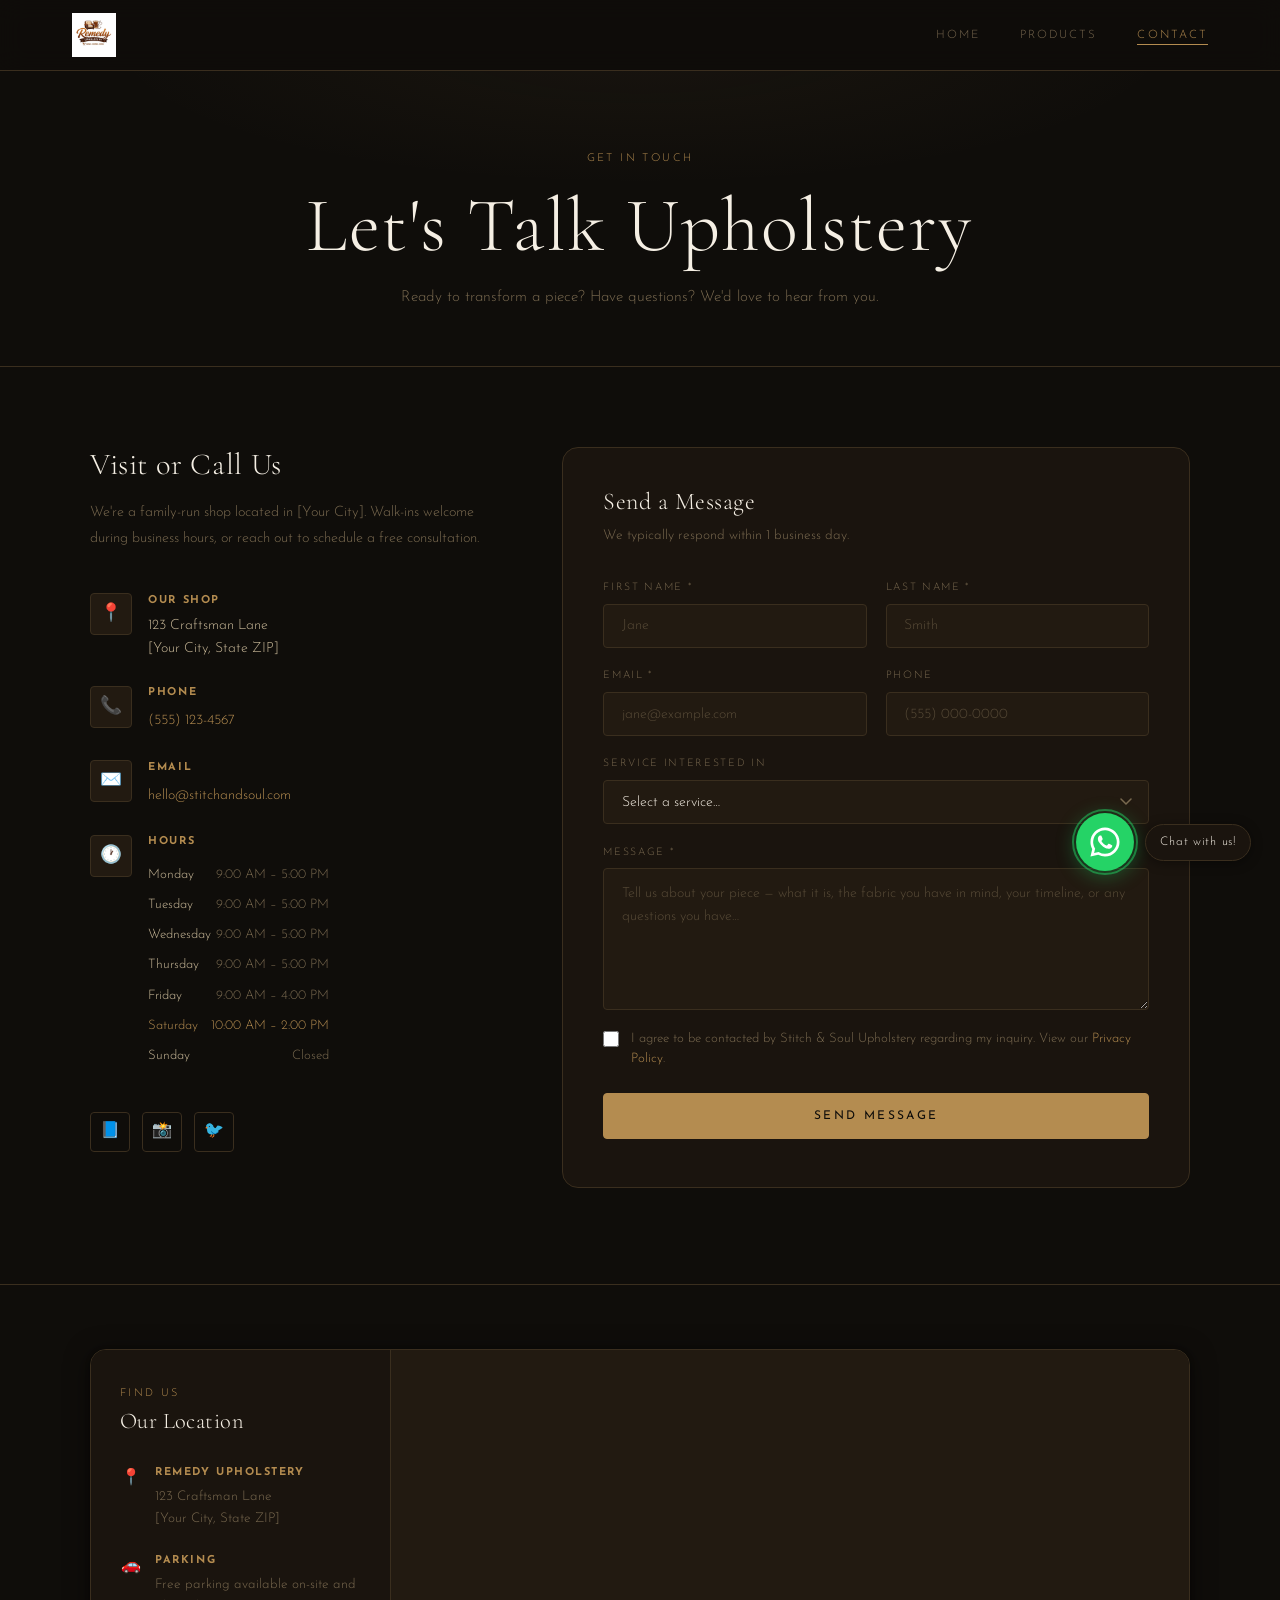
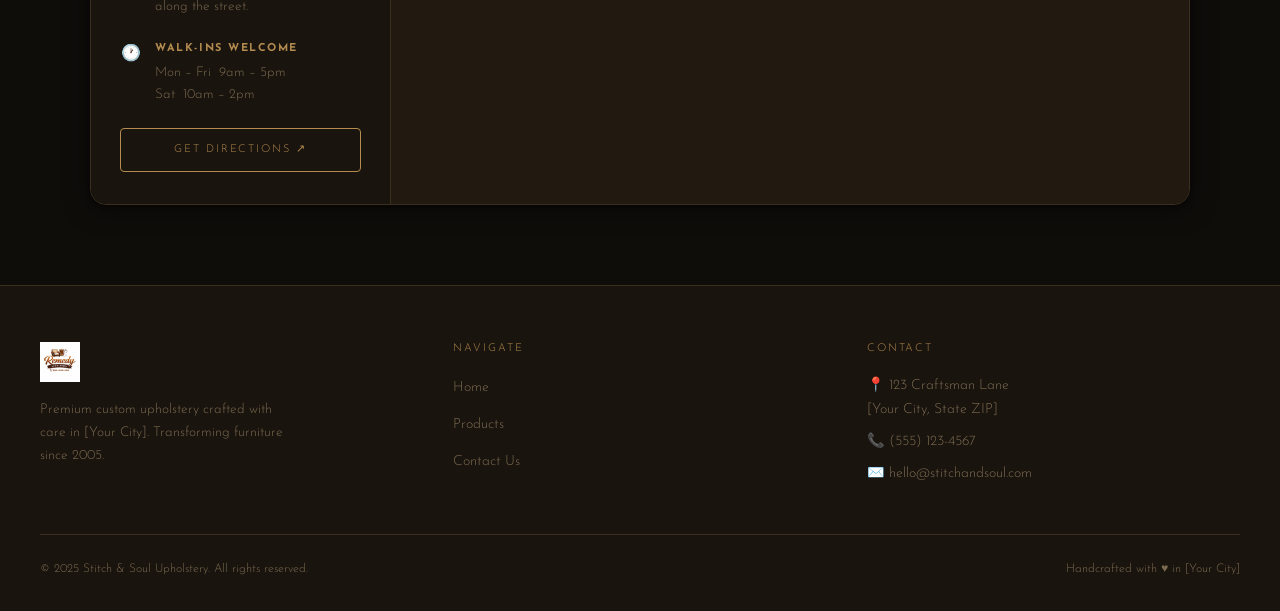
==== commit 282a1729: "Replace placeholder social media links with actual URLs Updated social media links with actual URLs " ====
--- a/contact.html
+++ b/contact.html
@@ -98,22 +98,26 @@
           </div><!-- /info-items -->
 
           <!-- Social Links -->
-          <!-- ✏️ EDIT: Replace # with your social media URLs -->
-          <div class="contact-social" aria-label="Social media links">
-            <a href="#" class="social-link" aria-label="Facebook" title="Facebook">
-              <span aria-hidden="true">📘</span>
-            </a>
-            <a href="#" class="social-link" aria-label="Instagram" title="Instagram">
-              <span aria-hidden="true">📸</span>
-            </a>
-            <a href="#" class="social-link" aria-label="Pinterest" title="Pinterest">
-              <span aria-hidden="true">📌</span>
-            </a>
-            <a href="#" class="social-link" aria-label="Houzz" title="Houzz">
-              <span aria-hidden="true">🏠</span>
-            </a>
-          </div>
-
+<!-- ✏️ EDIT: Replace links with your actual social media URLs -->
+<div class="contact-social" aria-label="Social media links">
+  
+  <a href="https://facebook.com/yourpage" target="_blank" rel="noopener noreferrer"
+     class="social-link" aria-label="Facebook" title="Facebook">
+    <span aria-hidden="true">📘</span>
+  </a>
+
+  <a href="https://instagram.com/yourprofile" target="_blank" rel="noopener noreferrer"
+     class="social-link" aria-label="Instagram" title="Instagram">
+    <span aria-hidden="true">📸</span>
+  </a>
+
+  <a href="https://x.com/yourhandle" target="_blank" rel="noopener noreferrer"
+     class="social-link" aria-label="X (Twitter)" title="X">
+    <span aria-hidden="true">🐦</span>
+  </a>
+
+</div>
+          
         </div><!-- /contact-info -->
 
         <!-- Contact Form -->
--- a/css/contact.css
+++ b/css/contact.css
@@ -325,11 +325,11 @@
   font-size: 0.9rem;
 }
 
-/* ── Map Placeholder ── */
+/* ── Map Section ── */
 .map-section {
-  background: var(--color-surface);
+  background: var(--color-bg);
   border-top: 1px solid var(--color-border);
-  padding: 3rem 2rem;
+  padding: 4rem 2rem 5rem;
 }
 
 .map-inner {
@@ -337,34 +337,119 @@
   margin: 0 auto;
 }
 
-.map-header {
-  margin-bottom: 1.5rem;
-}
-
-.map-header h3 {
-  font-size: 1.3rem;
-}
-
-.map-placeholder {
+/* Card wrapper — side by side */
+.map-card {
+  display: grid;
+  grid-template-columns: 300px 1fr;
+  border: 1px solid var(--color-border);
+  border-radius: var(--radius-lg);
+  overflow: hidden;
+  box-shadow: var(--shadow-card);
+  min-height: 380px;
+}
+
+/* Left info strip */
+.map-info-strip {
+  background: var(--color-surface);
+  padding: 2.2rem 1.8rem 2rem;
+  display: flex;
+  flex-direction: column;
+  gap: 0;
+  border-right: 1px solid var(--color-border);
+}
+
+.map-info-strip .section-label {
+  margin-bottom: 0.3rem;
+}
+
+.map-info-strip h3 {
+  font-size: 1.4rem;
+  margin-bottom: 1.8rem;
+  color: var(--color-cream);
+}
+
+/* Detail rows */
+.map-detail {
+  display: flex;
+  gap: 0.85rem;
+  align-items: flex-start;
+  margin-bottom: 1.4rem;
+}
+
+.map-detail-icon {
+  font-size: 1rem;
+  margin-top: 0.1rem;
+  flex-shrink: 0;
+  width: 22px;
+  text-align: center;
+}
+
+.map-detail strong {
+  display: block;
+  font-family: var(--font-ui);
+  font-size: 0.68rem;
+  letter-spacing: 0.14em;
+  text-transform: uppercase;
+  color: var(--color-gold);
+  margin-bottom: 0.25rem;
+}
+
+.map-detail p {
+  font-size: 0.84rem;
+  color: var(--color-text-dim);
+  line-height: 1.6;
+  margin: 0;
+}
+
+/* Directions button */
+.map-directions-btn {
+  margin-top: auto;
+  text-align: center;
+  font-size: 0.68rem;
+  padding: 0.75rem 1.2rem;
+}
+
+/* Right: iframe wrapper */
+.map-embed-wrap {
+  position: relative;
+  min-height: 380px;
+  background: var(--color-surface2);
+}
+
+.map-embed-wrap iframe {
+  position: absolute;
+  inset: 0;
   width: 100%;
-  height: 280px;
-  background: var(--color-surface2);
-  border: 1px solid var(--color-border);
-  border-radius: var(--radius-md);
-  display: flex;
-  align-items: center;
-  justify-content: center;
-  flex-direction: column;
-  gap: 0.75rem;
-  color: var(--color-text-dim);
-  font-size: 0.82rem;
-  letter-spacing: 0.12em;
-  text-transform: uppercase;
-  font-family: var(--font-ui);
-}
-
-.map-placeholder span:first-child {
-  font-size: 2rem;
+  height: 100%;
+  display: block;
+  filter: grayscale(20%) contrast(1.05);
+  transition: filter var(--transition);
+}
+
+.map-embed-wrap:hover iframe {
+  filter: grayscale(0%) contrast(1);
+}
+
+/* ── Responsive ── */
+@media (max-width: 800px) {
+  .map-card {
+    grid-template-columns: 1fr;
+  }
+
+  .map-embed-wrap {
+    min-height: 280px;
+  }
+
+  .map-info-strip {
+    border-right: none;
+    border-bottom: 1px solid var(--color-border);
+  }
+}
+
+@media (max-width: 480px) {
+  .map-embed-wrap {
+    min-height: 220px;
+  }
 }
 
 /* ── Responsive ── */
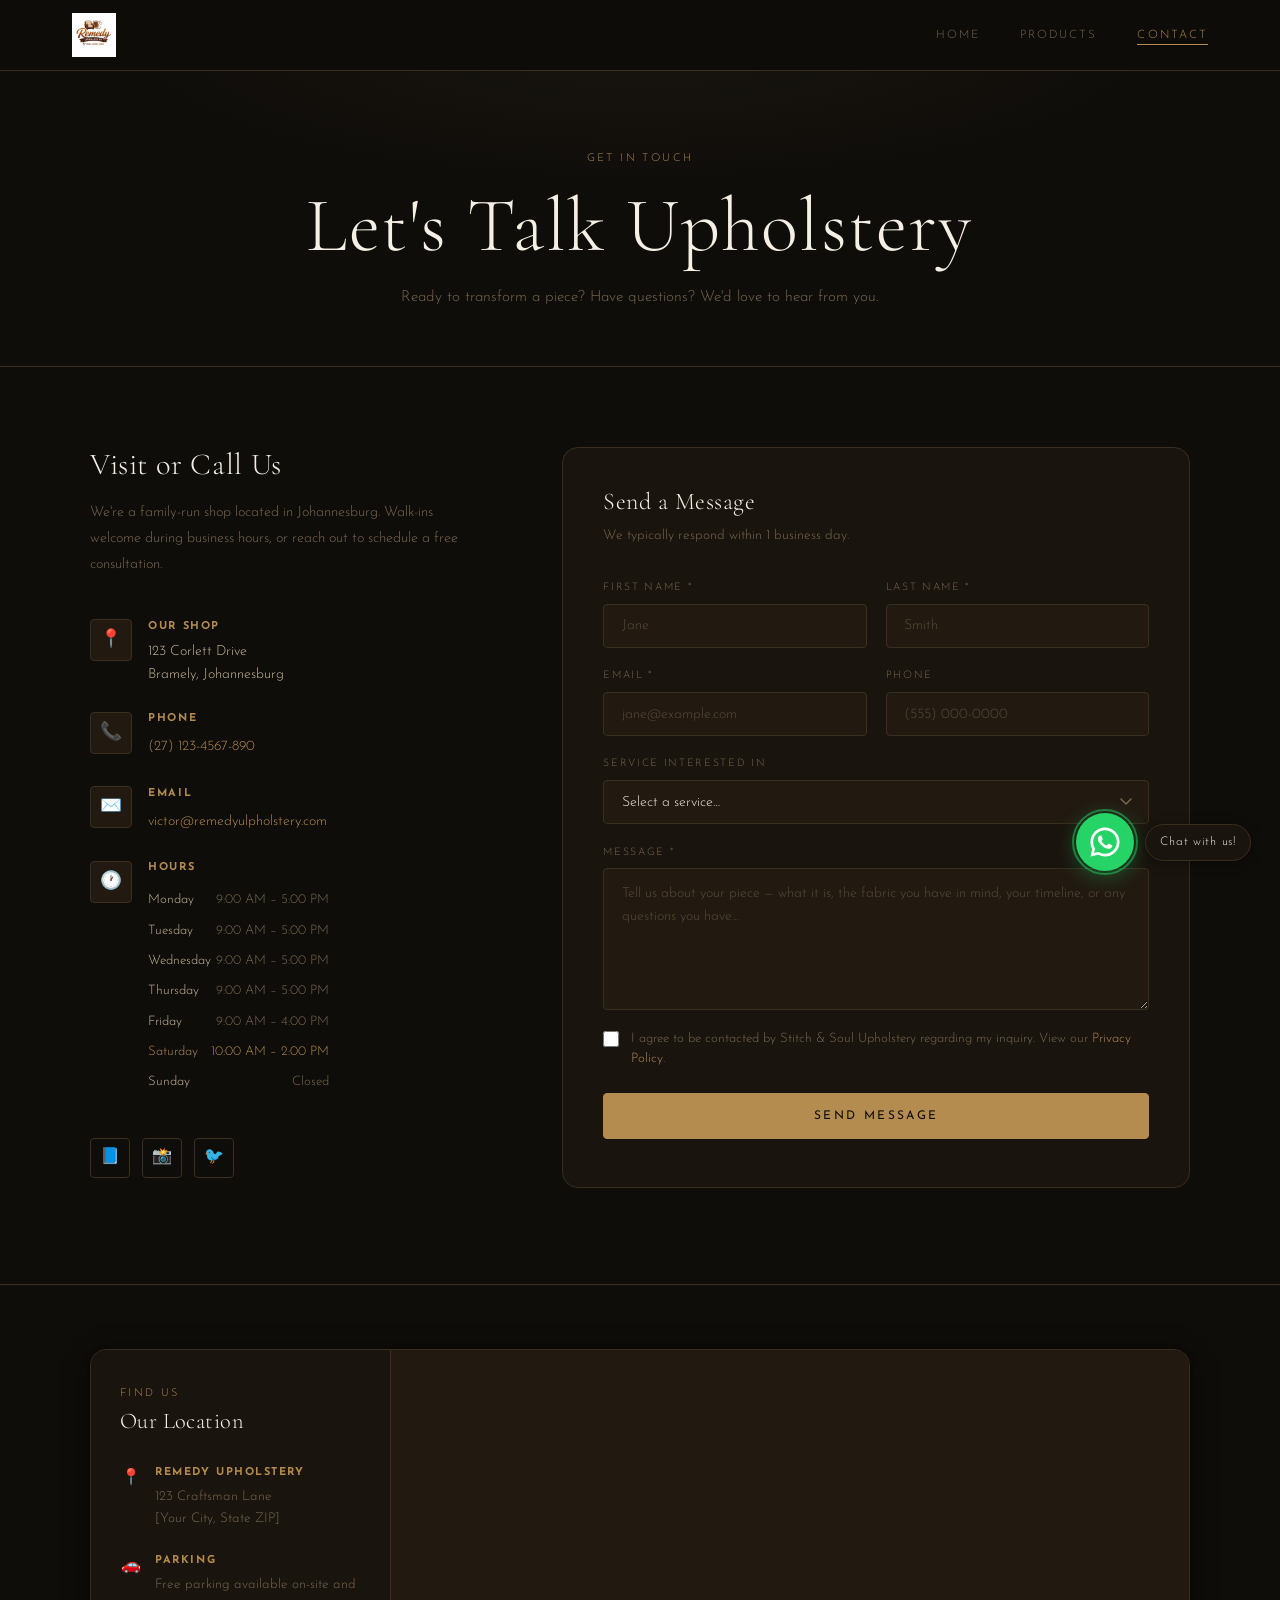
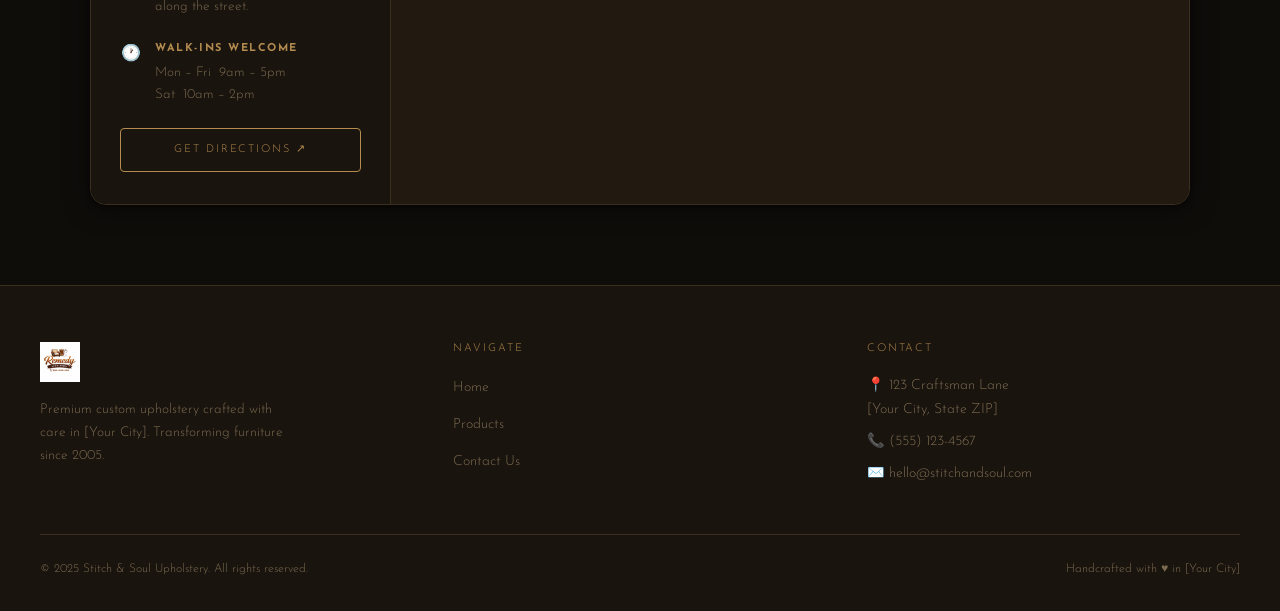
==== commit e85263ec: "Change business name and contact details Updated business information including title, address, phon" ====
--- a/contact.html
+++ b/contact.html
@@ -3,7 +3,7 @@
 <head>
   <meta charset="UTF-8" />
   <meta name="viewport" content="width=device-width, initial-scale=1.0" />
-  <title>Contact — Stitch &amp; Soul Upholstery</title>
+  <title>Contact — Remedy Upholstery</title>
   <meta name="description" content="Get in touch with Stitch & Soul Upholstery. Request a quote, ask about services, or schedule a consultation." />
   <link rel="stylesheet" href="css/style.css" />
   <link rel="stylesheet" href="css/contact.css" />
@@ -14,8 +14,8 @@
   <!-- ══ Navigation ══ -->
   <nav class="site-nav" role="navigation" aria-label="Main navigation">
     <div class="nav-inner">
-      <a class="nav-logo" href="index.html" aria-label="Stitch & Soul — Home">
-        <img src="assets/logo-placeholder.png" alt="Stitch & Soul Upholstery Logo" />
+      <a class="nav-logo" href="index.html" aria-label=Remedy — Home">
+        <img src="assets/logo-placeholder.png" alt="Remedy Upholstery Logo" />
       </a>
       <ul class="nav-links">
         <li><a href="index.html">Home</a></li>
@@ -44,8 +44,8 @@
         <!-- Info Column -->
         <div class="contact-info">
           <h2>Visit or Call Us</h2>
-          <!-- ✏️ EDIT: Replace with your business info -->
-          <p>We're a family-run shop located in [Your City]. Walk-ins welcome during business hours, or reach out to schedule a free consultation.</p>
+          <!-- ✏️ EDIT: business info -->
+          <p>We're a family-run shop located in Johannesburg. Walk-ins welcome during business hours, or reach out to schedule a free consultation.</p>
 
           <div class="info-items">
 
@@ -53,8 +53,8 @@
               <div class="info-icon" aria-hidden="true">📍</div>
               <div class="info-text">
                 <strong>Our Shop</strong>
-                <!-- ✏️ EDIT: Your address -->
-                <p>123 Craftsman Lane<br />[Your City, State ZIP]</p>
+                <!-- ✏️ EDIT: address -->
+                <p>123 Corlett Drive<br />Bramely, Johannesburg</p>
               </div>
             </div>
 
@@ -63,7 +63,7 @@
               <div class="info-text">
                 <strong>Phone</strong>
                 <!-- ✏️ EDIT: Your phone number -->
-                <span><a href="tel:+15551234567">(555) 123-4567</a></span>
+                <span><a href="tel:+27123459780">(27) 123-4567-890</a></span>
               </div>
             </div>
 
@@ -72,7 +72,7 @@
               <div class="info-text">
                 <strong>Email</strong>
                 <!-- ✏️ EDIT: Your email -->
-                <span><a href="mailto:hello@stitchandsoul.com">hello@stitchandsoul.com</a></span>
+                <span><a href="mailto:victor@remedyulphostery.com">victor@remedyulpholstery.com</a></span>
               </div>
             </div>
 
@@ -80,7 +80,7 @@
               <div class="info-icon" aria-hidden="true">🕐</div>
               <div class="info-text">
                 <strong>Hours</strong>
-                <!-- ✏️ EDIT: Your hours. Add class "today" to the current day row -->
+                <!-- ✏️ EDIT: Business hours. Add class "today" to the current day row -->
                 <table class="hours-table" aria-label="Business hours">
                   <tbody>
                     <tr><td>Monday</td><td>9:00 AM – 5:00 PM</td></tr>
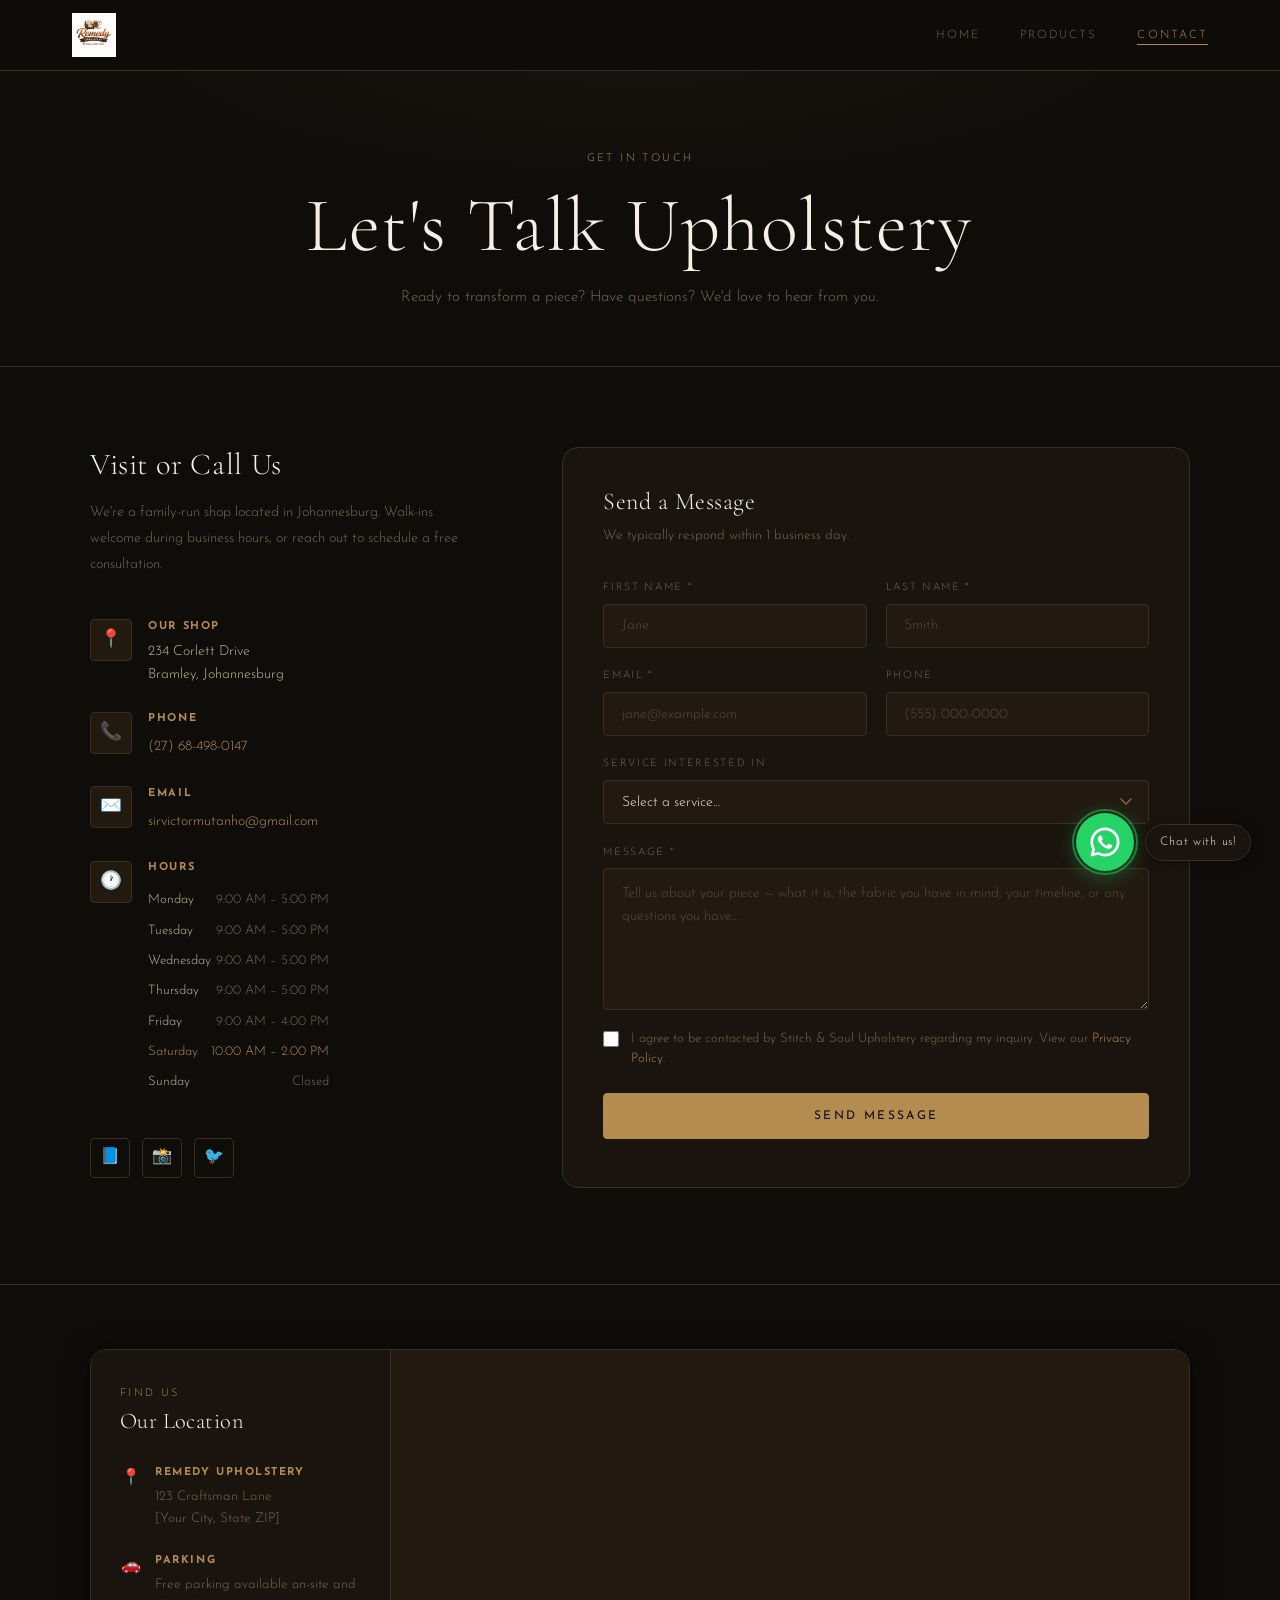
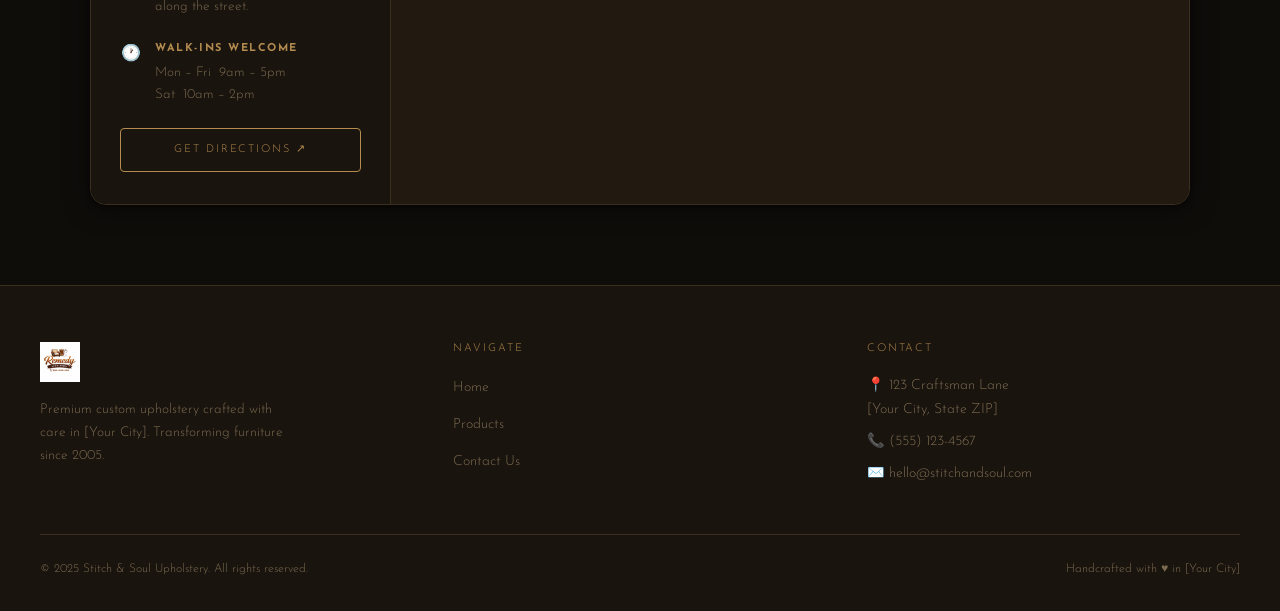
==== commit ea6b3f66: "Update contact information and social media link" ====
--- a/contact.html
+++ b/contact.html
@@ -54,7 +54,7 @@
               <div class="info-text">
                 <strong>Our Shop</strong>
                 <!-- ✏️ EDIT: address -->
-                <p>123 Corlett Drive<br />Bramely, Johannesburg</p>
+                <p>234 Corlett Drive<br />Bramley, Johannesburg</p>
               </div>
             </div>
 
@@ -63,7 +63,7 @@
               <div class="info-text">
                 <strong>Phone</strong>
                 <!-- ✏️ EDIT: Your phone number -->
-                <span><a href="tel:+27123459780">(27) 123-4567-890</a></span>
+                <span><a href="tel:+27684980147">(27) 68-498-0147</a></span>
               </div>
             </div>
 
@@ -72,7 +72,7 @@
               <div class="info-text">
                 <strong>Email</strong>
                 <!-- ✏️ EDIT: Your email -->
-                <span><a href="mailto:victor@remedyulphostery.com">victor@remedyulpholstery.com</a></span>
+                <span><a href="mailto:sirvictormutanho@gmail.com">sirvictormutanho@gmail.com</a></span>
               </div>
             </div>
 
@@ -101,7 +101,7 @@
 <!-- ✏️ EDIT: Replace links with your actual social media URLs -->
 <div class="contact-social" aria-label="Social media links">
   
-  <a href="https://facebook.com/yourpage" target="_blank" rel="noopener noreferrer"
+  <a href="https://www.facebook.com/share/1E5LmHnBTY/?mibextid=wwXIfr" target="_blank" rel="noopener noreferrer"
      class="social-link" aria-label="Facebook" title="Facebook">
     <span aria-hidden="true">📘</span>
   </a>
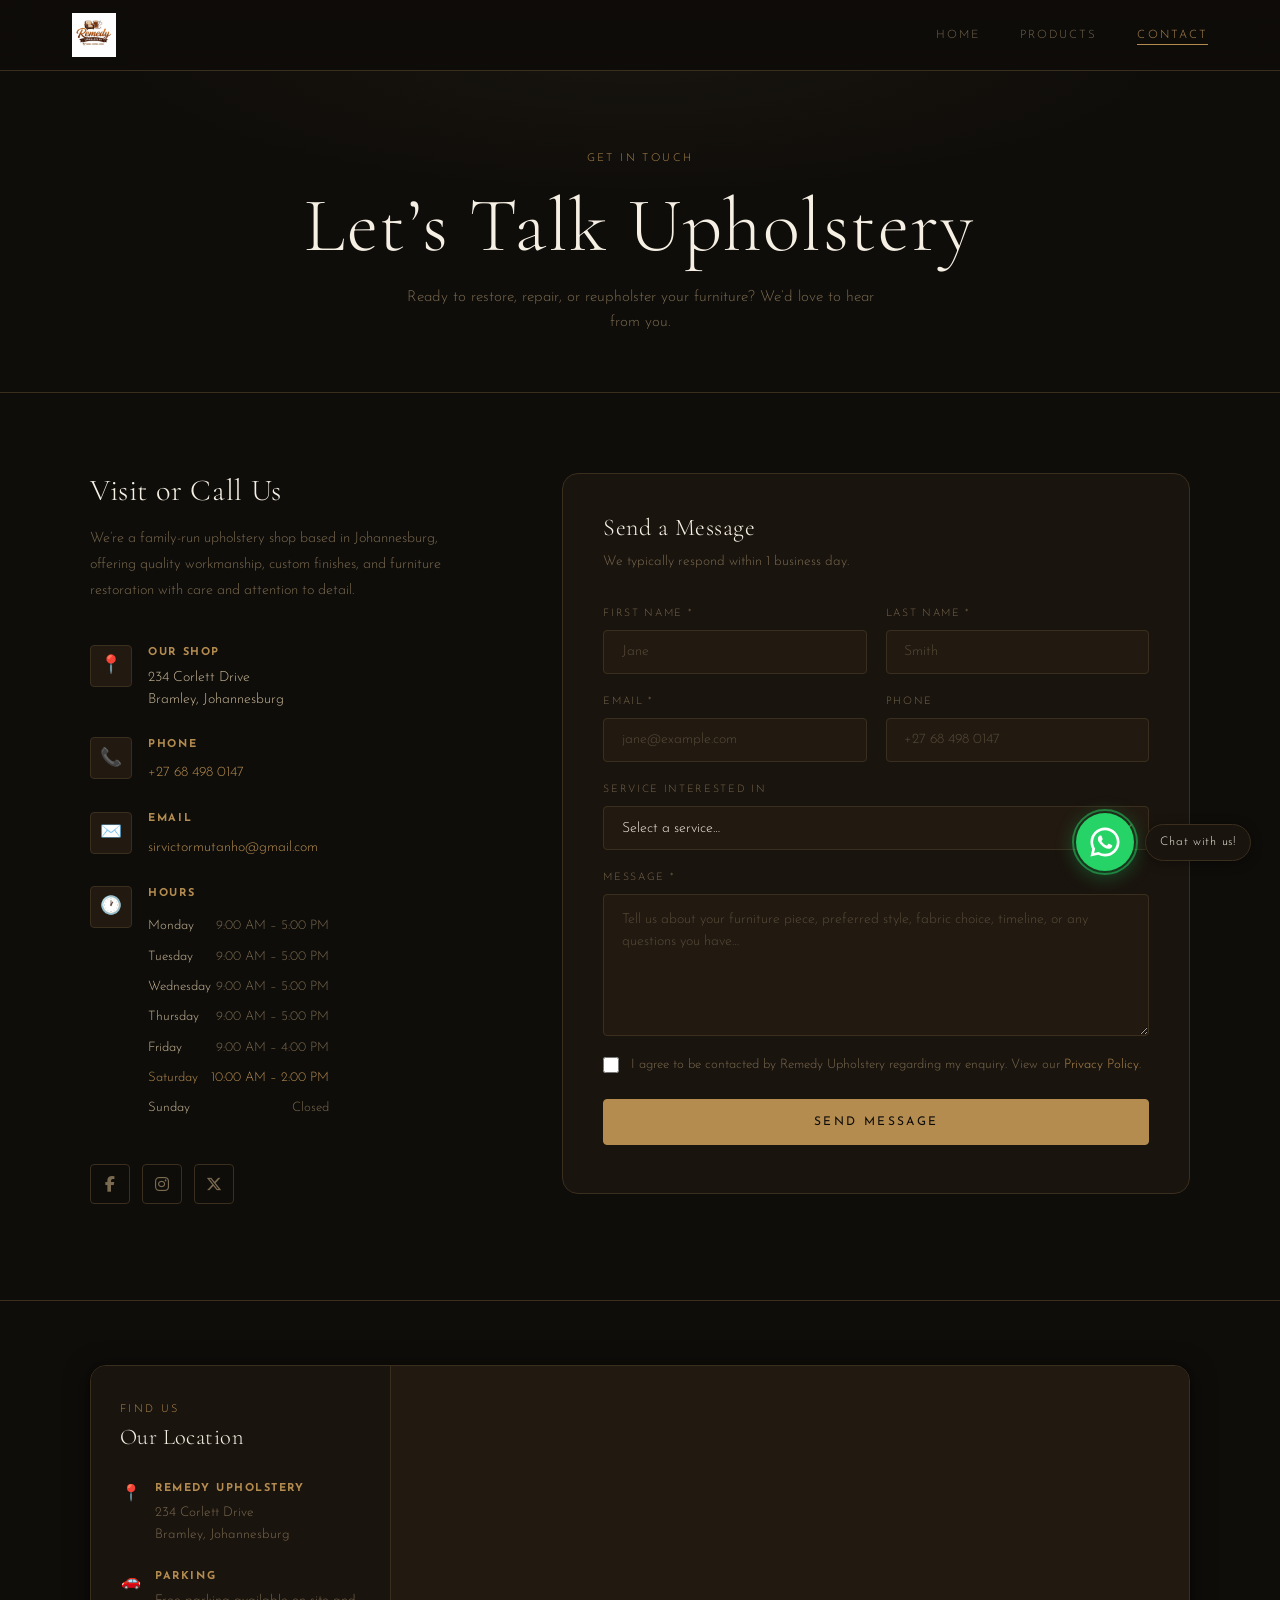
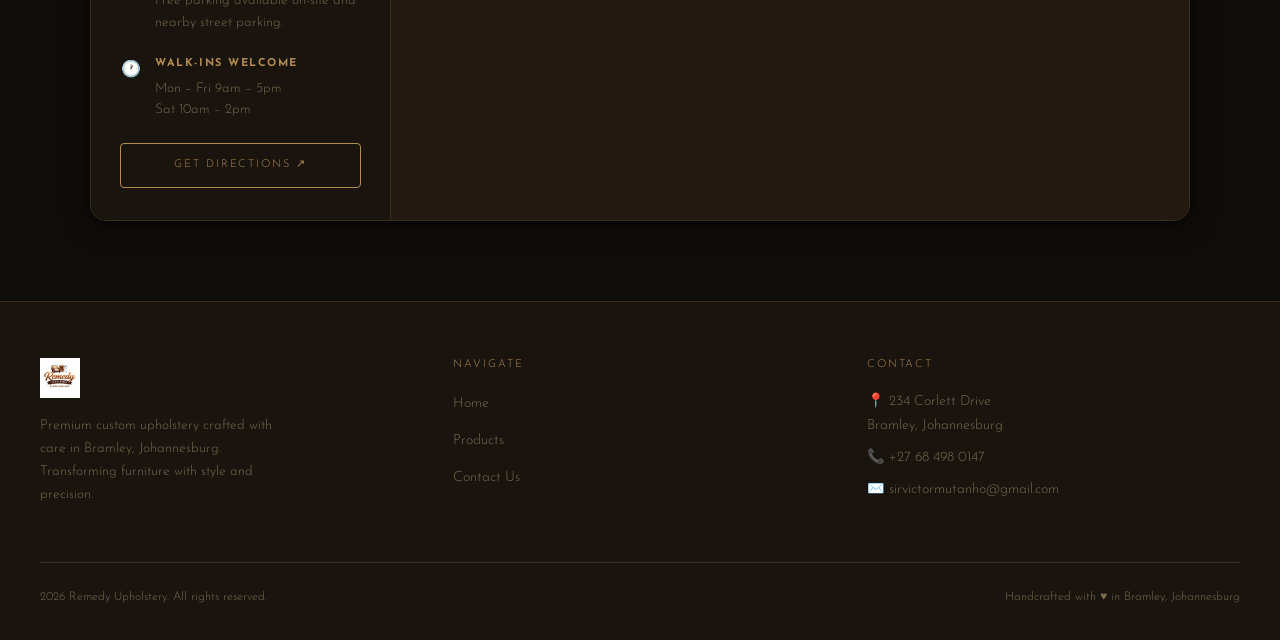
==== commit 683d4ec7: "Revise contact page for Remedy Upholstery Updated business name and contact information throughout t" ====
--- a/contact.html
+++ b/contact.html
@@ -4,17 +4,17 @@
   <meta charset="UTF-8" />
   <meta name="viewport" content="width=device-width, initial-scale=1.0" />
   <title>Contact — Remedy Upholstery</title>
-  <meta name="description" content="Get in touch with Stitch & Soul Upholstery. Request a quote, ask about services, or schedule a consultation." />
+  <meta name="description" content="Get in touch with Remedy Upholstery. Request a quote, ask about services, or schedule a consultation." />
   <link rel="stylesheet" href="css/style.css" />
   <link rel="stylesheet" href="css/contact.css" />
+  <link rel="stylesheet" href="https://cdnjs.cloudflare.com/ajax/libs/font-awesome/6.5.2/css/all.min.css" />
   <script src="js/main.js" defer></script>
 </head>
 <body>
 
-  <!-- ══ Navigation ══ -->
   <nav class="site-nav" role="navigation" aria-label="Main navigation">
     <div class="nav-inner">
-      <a class="nav-logo" href="index.html" aria-label=Remedy — Home">
+      <a class="nav-logo" href="index.html" aria-label="Remedy Upholstery — Home">
         <img src="assets/logo-placeholder.png" alt="Remedy Upholstery Logo" />
       </a>
       <ul class="nav-links">
@@ -25,27 +25,27 @@
     </div>
   </nav>
 
-  <!-- ══ Main Content ══ -->
   <main class="page-main">
 
-    <!-- ── Page Header ── -->
     <header class="contact-hero">
       <span class="section-label">Get in Touch</span>
-      <h1>Let's Talk Upholstery</h1>
-      <p>Ready to transform a piece? Have questions? We'd love to hear from you.</p>
+      <h1>Let’s Talk Upholstery</h1>
+      <p>Ready to restore, repair, or reupholster your furniture? We’d love to hear from you.</p>
     </header>
 
-    <!-- ── Contact Section ── -->
     <section class="contact-section" aria-labelledby="contact-heading">
-      <h2 id="contact-heading" style="position:absolute;width:1px;height:1px;overflow:hidden;clip:rect(0,0,0,0)">Contact Information and Form</h2>
+      <h2 id="contact-heading" style="position:absolute;width:1px;height:1px;overflow:hidden;clip:rect(0,0,0,0)">
+        Contact Information and Form
+      </h2>
 
       <div class="contact-inner">
 
-        <!-- Info Column -->
         <div class="contact-info">
           <h2>Visit or Call Us</h2>
-          <!-- ✏️ EDIT: business info -->
-          <p>We're a family-run shop located in Johannesburg. Walk-ins welcome during business hours, or reach out to schedule a free consultation.</p>
+          <p>
+            We’re a family-run upholstery shop based in Johannesburg, offering quality workmanship,
+            custom finishes, and furniture restoration with care and attention to detail.
+          </p>
 
           <div class="info-items">
 
@@ -53,7 +53,6 @@
               <div class="info-icon" aria-hidden="true">📍</div>
               <div class="info-text">
                 <strong>Our Shop</strong>
-                <!-- ✏️ EDIT: address -->
                 <p>234 Corlett Drive<br />Bramley, Johannesburg</p>
               </div>
             </div>
@@ -62,8 +61,7 @@
               <div class="info-icon" aria-hidden="true">📞</div>
               <div class="info-text">
                 <strong>Phone</strong>
-                <!-- ✏️ EDIT: Your phone number -->
-                <span><a href="tel:+27684980147">(27) 68-498-0147</a></span>
+                <span><a href="tel:+27684980147">+27 68 498 0147</a></span>
               </div>
             </div>
 
@@ -71,7 +69,6 @@
               <div class="info-icon" aria-hidden="true">✉️</div>
               <div class="info-text">
                 <strong>Email</strong>
-                <!-- ✏️ EDIT: Your email -->
                 <span><a href="mailto:sirvictormutanho@gmail.com">sirvictormutanho@gmail.com</a></span>
               </div>
             </div>
@@ -80,7 +77,6 @@
               <div class="info-icon" aria-hidden="true">🕐</div>
               <div class="info-text">
                 <strong>Hours</strong>
-                <!-- ✏️ EDIT: Business hours. Add class "today" to the current day row -->
                 <table class="hours-table" aria-label="Business hours">
                   <tbody>
                     <tr><td>Monday</td><td>9:00 AM – 5:00 PM</td></tr>
@@ -95,39 +91,41 @@
               </div>
             </div>
 
-          </div><!-- /info-items -->
-
-          <!-- Social Links -->
-<!-- ✏️ EDIT: Replace links with your actual social media URLs -->
-<div class="contact-social" aria-label="Social media links">
-  
-  <a href="https://www.facebook.com/share/1E5LmHnBTY/?mibextid=wwXIfr" target="_blank" rel="noopener noreferrer"
-     class="social-link" aria-label="Facebook" title="Facebook">
-    <span aria-hidden="true">📘</span>
-  </a>
-
-  <a href="https://instagram.com/yourprofile" target="_blank" rel="noopener noreferrer"
-     class="social-link" aria-label="Instagram" title="Instagram">
-    <span aria-hidden="true">📸</span>
-  </a>
-
-  <a href="https://x.com/yourhandle" target="_blank" rel="noopener noreferrer"
-     class="social-link" aria-label="X (Twitter)" title="X">
-    <span aria-hidden="true">🐦</span>
-  </a>
-
-</div>
-          
-        </div><!-- /contact-info -->
-
-        <!-- Contact Form -->
+          </div>
+
+          <div class="contact-social" aria-label="Social media links">
+            <a href="https://www.facebook.com/share/1E5LmHnBTY/?mibextid=wwXIfr"
+               target="_blank"
+               rel="noopener noreferrer"
+               class="social-link"
+               aria-label="Facebook"
+               title="Facebook">
+              <i class="fa-brands fa-facebook-f" aria-hidden="true"></i>
+            </a>
+
+            <a href="https://instagram.com/yourprofile"
+               target="_blank"
+               rel="noopener noreferrer"
+               class="social-link"
+               aria-label="Instagram"
+               title="Instagram">
+              <i class="fa-brands fa-instagram" aria-hidden="true"></i>
+            </a>
+
+            <a href="https://x.com/yourhandle"
+               target="_blank"
+               rel="noopener noreferrer"
+               class="social-link"
+               aria-label="X"
+               title="X">
+              <i class="fa-brands fa-x-twitter" aria-hidden="true"></i>
+            </a>
+          </div>
+        </div>
+
         <div class="contact-form-wrap">
           <h3 class="form-title">Send a Message</h3>
           <p class="form-subtitle">We typically respond within 1 business day.</p>
-
-          <!-- ✏️ NOTE: To make this form functional, connect it to
-               Formspree (formspree.io), Netlify Forms, or your own backend.
-               Example Formspree: <form action="https://formspree.io/f/YOURCODE" method="POST"> -->
 
           <div id="contact-form" role="form" aria-label="Contact form">
 
@@ -144,6 +142,7 @@
                   autocomplete="given-name"
                 />
               </div>
+
               <div class="form-group">
                 <label class="form-label" for="last-name">Last Name <span aria-hidden="true">*</span></label>
                 <input
@@ -171,6 +170,7 @@
                   autocomplete="email"
                 />
               </div>
+
               <div class="form-group">
                 <label class="form-label" for="phone">Phone</label>
                 <input
@@ -178,7 +178,7 @@
                   type="tel"
                   id="phone"
                   name="phone"
-                  placeholder="(555) 000-0000"
+                  placeholder="+27 68 498 0147"
                   autocomplete="tel"
                 />
               </div>
@@ -188,12 +188,13 @@
               <label class="form-label" for="service">Service Interested In</label>
               <select class="form-select" id="service" name="service">
                 <option value="" disabled selected>Select a service…</option>
+                <option value="custom-upholstery">Custom Upholstery</option>
+                <option value="reupholstery">Reupholstery</option>
                 <option value="restoration">Furniture Restoration</option>
-                <option value="custom">Custom Upholstery</option>
-                <option value="consultation">Fabric Consultation</option>
-                <option value="auto">Auto / Marine</option>
-                <option value="commercial">Commercial Project</option>
-                <option value="repair">Repairs &amp; Touch-Ups</option>
+                <option value="headboards">Beds &amp; Headboards</option>
+                <option value="couches">Couches &amp; Sofas</option>
+                <option value="chairs">Chairs</option>
+                <option value="repairs">Repairs &amp; Touch-Ups</option>
                 <option value="other">Other / Not Sure</option>
               </select>
             </div>
@@ -204,7 +205,7 @@
                 class="form-textarea"
                 id="message"
                 name="message"
-                placeholder="Tell us about your piece — what it is, the fabric you have in mind, your timeline, or any questions you have…"
+                placeholder="Tell us about your furniture piece, preferred style, fabric choice, timeline, or any questions you have…"
                 required
                 rows="5"
               ></textarea>
@@ -213,40 +214,31 @@
             <div class="checkbox-group">
               <input type="checkbox" id="consent" name="consent" required />
               <label for="consent">
-                I agree to be contacted by Stitch &amp; Soul Upholstery regarding my inquiry.
+                I agree to be contacted by Remedy Upholstery regarding my enquiry.
                 View our <a href="#">Privacy Policy</a>.
               </label>
             </div>
 
-            <button
-              class="btn btn-filled form-submit"
-              type="button"
-              id="submit-btn"
-            >
+            <button class="btn btn-filled form-submit" type="button" id="submit-btn">
               Send Message
             </button>
 
-          </div><!-- /contact-form -->
-
-          <!-- Success State -->
+          </div>
+
           <div class="form-success" id="form-success" aria-live="polite">
             <span class="success-icon" aria-hidden="true">✉️</span>
             <h3>Message Sent!</h3>
-            <p>Thank you for reaching out. We'll be in touch within 1 business day.</p>
-          </div>
-
-        </div><!-- /contact-form-wrap -->
-
-      </div><!-- /contact-inner -->
+            <p>Thank you for reaching out. We’ll be in touch within 1 business day.</p>
+          </div>
+        </div>
+
+      </div>
     </section>
 
-    <!-- ── Map Section ── -->
     <section class="map-section" aria-labelledby="map-heading">
       <div class="map-inner">
-
         <div class="map-card">
 
-          <!-- Left: info strip -->
           <div class="map-info-strip">
             <span class="section-label">Find Us</span>
             <h3 id="map-heading">Our Location</h3>
@@ -255,8 +247,7 @@
               <span class="map-detail-icon" aria-hidden="true">📍</span>
               <div>
                 <strong>Remedy Upholstery</strong>
-                <!-- ✏️ EDIT: your street address -->
-                <p>123 Craftsman Lane<br />[Your City, State ZIP]</p>
+                <p>234 Corlett Drive<br />Bramley, Johannesburg</p>
               </div>
             </div>
 
@@ -264,7 +255,7 @@
               <span class="map-detail-icon" aria-hidden="true">🚗</span>
               <div>
                 <strong>Parking</strong>
-                <p>Free parking available on-site and along the street.</p>
+                <p>Free parking available on-site and nearby street parking.</p>
               </div>
             </div>
 
@@ -272,27 +263,25 @@
               <span class="map-detail-icon" aria-hidden="true">🕐</span>
               <div>
                 <strong>Walk-ins Welcome</strong>
-                <p>Mon – Fri &nbsp;9am – 5pm<br />Sat &nbsp;10am – 2pm</p>
+                <p>Mon – Fri 9am – 5pm<br />Sat 10am – 2pm</p>
               </div>
             </div>
 
             <a
-              href="https://maps.google.com/?q=Remedy+Upholstery,-26.125849,28.0859287"
+              href="https://maps.google.com/?q=234+Corlett+Drive+Bramley+Johannesburg"
               target="_blank"
               rel="noopener noreferrer"
               class="btn map-directions-btn"
-              aria-label="Open directions in Google Maps"
-            >
+              aria-label="Open directions in Google Maps">
               Get Directions ↗
             </a>
           </div>
 
-          <!-- Right: map embed -->
           <div class="map-embed-wrap">
             <iframe
               id="shop-map"
               title="Remedy Upholstery location on Google Maps"
-              src="https://www.google.com/maps?q=Remedy+Upholstery,-26.125849,28.0859287&z=16&output=embed"
+              src="https://www.google.com/maps?q=234+Corlett+Drive+Bramley+Johannesburg&z=16&output=embed"
               width="100%"
               height="100%"
               style="border:0;"
@@ -302,19 +291,19 @@
             ></iframe>
           </div>
 
-        </div><!-- /map-card -->
-      </div><!-- /map-inner -->
+        </div>
+      </div>
     </section>
 
   </main>
 
-  <!-- ══ Footer ══ -->
   <footer class="site-footer" role="contentinfo">
     <div class="footer-inner">
       <div class="footer-brand">
-        <img src="assets/logo-placeholder.png" alt="Stitch & Soul Upholstery" />
-        <p>Premium custom upholstery crafted with care in [Your City]. Transforming furniture since 2005.</p>
-      </div>
+        <img src="assets/logo-placeholder.png" alt="Remedy Upholstery" />
+        <p>Premium custom upholstery crafted with care in Bramley, Johannesburg. Transforming furniture with style and precision.</p>
+      </div>
+
       <div class="footer-col">
         <h4>Navigate</h4>
         <ul>
@@ -323,18 +312,20 @@
           <li><a href="contact.html">Contact Us</a></li>
         </ul>
       </div>
+
       <div class="footer-col">
         <h4>Contact</h4>
-        <p>📍 123 Craftsman Lane<br />[Your City, State ZIP]</p>
-        <p>📞 (555) 123-4567</p>
-        <p>✉️ hello@stitchandsoul.com</p>
+        <p>📍 234 Corlett Drive<br />Bramley, Johannesburg</p>
+        <p>📞 +27 68 498 0147</p>
+        <p>✉️ sirvictormutanho@gmail.com</p>
       </div>
     </div>
+
     <div class="footer-bottom">
-      <p>&copy; 2025 Stitch &amp; Soul Upholstery. All rights reserved.</p>
-      <p>Handcrafted with ♥ in [Your City]</p>
+      <p>2026 Remedy Upholstery. All rights reserved.</p>
+      <p>Handcrafted with ♥ in Bramley, Johannesburg</p>
     </div>
   </footer>
 
-  </body>
+</body>
 </html>
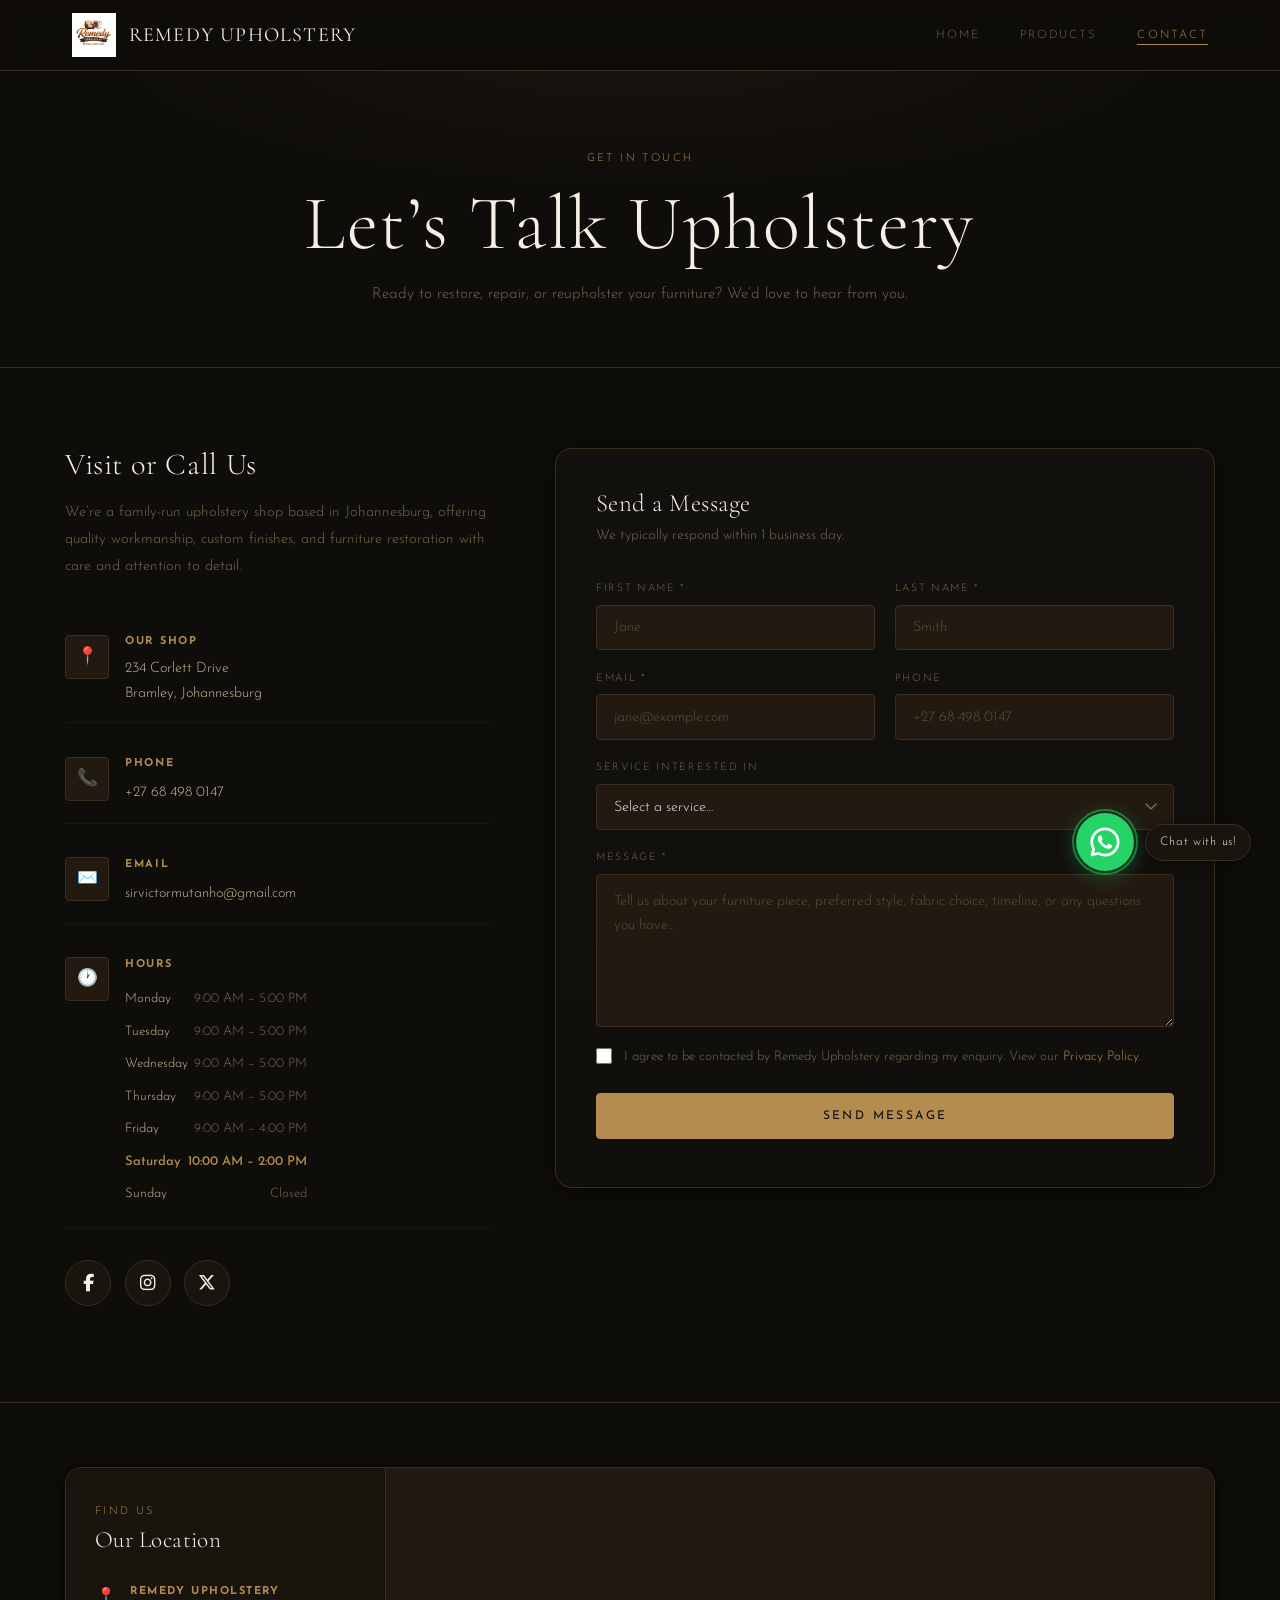
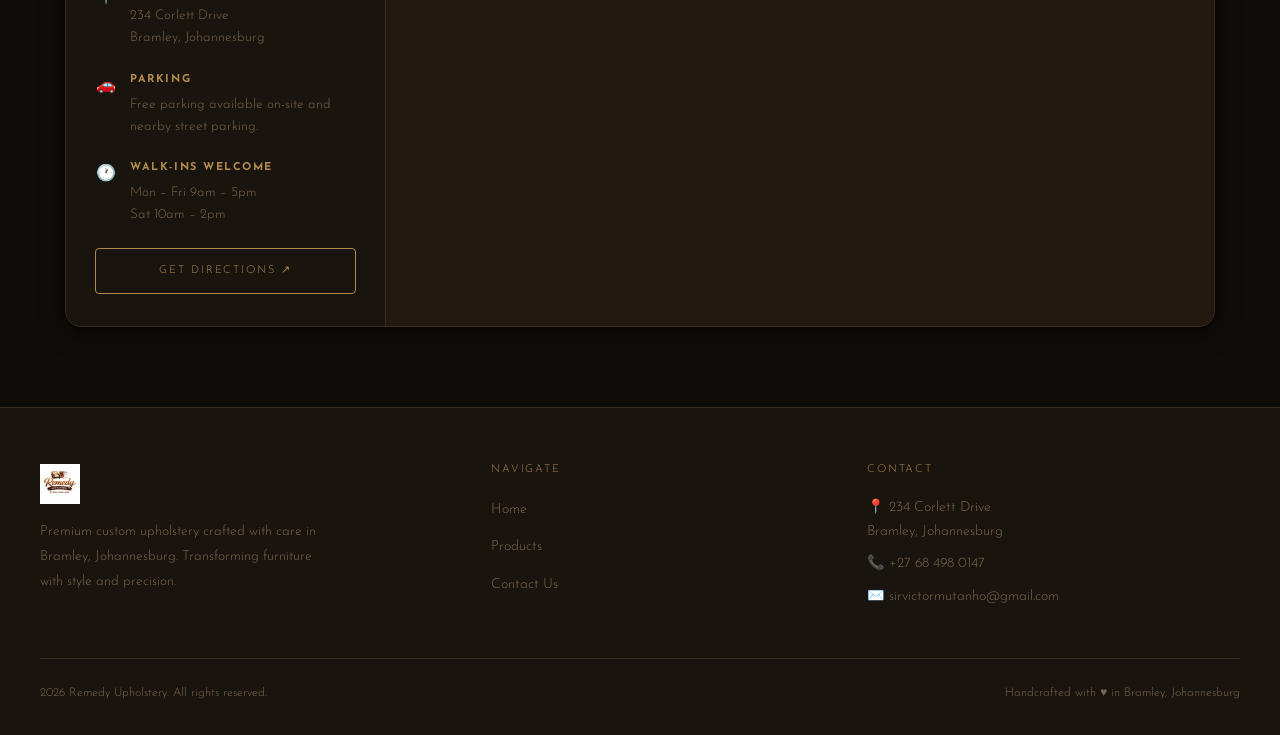
==== commit 14083dbd: "Add logo text to navigation in contact.html" ====
--- a/contact.html
+++ b/contact.html
@@ -15,8 +15,9 @@
   <nav class="site-nav" role="navigation" aria-label="Main navigation">
     <div class="nav-inner">
       <a class="nav-logo" href="index.html" aria-label="Remedy Upholstery — Home">
-        <img src="assets/logo-placeholder.png" alt="Remedy Upholstery Logo" />
-      </a>
+  <img src="assets/logo-placeholder.png" alt="Remedy Upholstery Logo" />
+  <span class="nav-logo-text">Remedy Upholstery</span>
+</a>
       <ul class="nav-links">
         <li><a href="index.html">Home</a></li>
         <li><a href="products.html">Products</a></li>
--- a/css/style.css
+++ b/css/style.css
@@ -1,6 +1,6 @@
 /* ============================================
    style.css — Shared base styles & variables
-   Stitch & Soul Upholstery
+   Remedy Upholstery
    ============================================ */
 
 @import url('https://fonts.googleapis.com/css2?family=Cormorant+Garamond:ital,wght@0,300;0,400;0,600;1,300;1,400&family=Josefin+Sans:wght@300;400;600&display=swap');
@@ -20,11 +20,11 @@
   --color-white:     #faf6ef;
 
   --font-display: 'Cormorant Garamond', Georgia, serif;
-  --font-ui:      'Josefin Sans', sans-serif;
-
-  --radius-sm:  4px;
-  --radius-md:  8px;
-  --radius-lg:  16px;
+  --font-ui: 'Josefin Sans', sans-serif;
+
+  --radius-sm: 4px;
+  --radius-md: 8px;
+  --radius-lg: 16px;
 
   --shadow-card: 0 4px 24px rgba(0,0,0,0.5), 0 1px 4px rgba(0,0,0,0.4);
   --shadow-glow: 0 0 30px rgba(180,140,80,0.12);
@@ -33,7 +33,9 @@
 }
 
 /* ── Reset & Base ── */
-*, *::before, *::after {
+*,
+*::before,
+*::after {
   box-sizing: border-box;
   margin: 0;
   padding: 0;
@@ -52,20 +54,54 @@
   line-height: 1.7;
   min-height: 100vh;
   -webkit-font-smoothing: antialiased;
+  text-rendering: optimizeLegibility;
+}
+
+img {
+  display: block;
+  max-width: 100%;
+  height: auto;
+}
+
+a {
+  color: var(--color-gold);
+  text-decoration: none;
+  transition: color var(--transition);
+}
+
+a:hover {
+  color: var(--color-gold-lt);
+}
+
+p {
+  margin-bottom: 1rem;
+  color: var(--color-text);
 }
 
 /* ── Scrollbar ── */
-::-webkit-scrollbar { width: 6px; }
-::-webkit-scrollbar-track { background: var(--color-bg); }
-::-webkit-scrollbar-thumb { background: var(--color-border); border-radius: 3px; }
-::-webkit-scrollbar-thumb:hover { background: var(--color-gold); }
+::-webkit-scrollbar {
+  width: 6px;
+}
+
+::-webkit-scrollbar-track {
+  background: var(--color-bg);
+}
+
+::-webkit-scrollbar-thumb {
+  background: var(--color-border);
+  border-radius: 3px;
+}
+
+::-webkit-scrollbar-thumb:hover {
+  background: var(--color-gold);
+}
 
 /* ── Typography ── */
 h1, h2, h3, h4 {
   font-family: var(--font-display);
   font-weight: 300;
   color: var(--color-cream);
-  line-height: 1.2;
+  line-height: 1.15;
   letter-spacing: 0.02em;
 }
 
@@ -73,26 +109,35 @@
 h2 { font-size: clamp(1.8rem, 4vw, 3rem); }
 h3 { font-size: clamp(1.3rem, 2.5vw, 1.8rem); }
 
-p { margin-bottom: 1rem; color: var(--color-text); }
-
-a {
-  color: var(--color-gold);
-  text-decoration: none;
-  transition: color var(--transition);
-}
-a:hover { color: var(--color-gold-lt); }
-
-img { display: block; max-width: 100%; height: auto; }
+/* ── Utility ── */
+.visually-hidden {
+  position: absolute !important;
+  width: 1px !important;
+  height: 1px !important;
+  padding: 0 !important;
+  margin: -1px !important;
+  overflow: hidden !important;
+  clip: rect(0, 0, 0, 0) !important;
+  white-space: nowrap !important;
+  border: 0 !important;
+}
 
 /* ── Navigation ── */
 .site-nav {
   position: fixed;
-  top: 0; left: 0; right: 0;
+  top: 0;
+  left: 0;
+  right: 0;
   z-index: 100;
   background: rgba(15,13,10,0.92);
   backdrop-filter: blur(12px);
   -webkit-backdrop-filter: blur(12px);
   border-bottom: 1px solid var(--color-border);
+  transition: box-shadow var(--transition), background var(--transition);
+}
+
+.site-nav.scrolled {
+  box-shadow: 0 2px 20px rgba(0,0,0,0.5);
 }
 
 .nav-inner {
@@ -123,16 +168,18 @@
   letter-spacing: 0.18em;
   text-transform: uppercase;
   color: var(--color-text-dim);
-  transition: color var(--transition);
   position: relative;
   padding-bottom: 2px;
+  transition: color var(--transition);
 }
 
 .nav-links a::after {
-  content: '';
+  content: "";
   position: absolute;
-  bottom: -2px; left: 0;
-  width: 0; height: 1px;
+  bottom: -2px;
+  left: 0;
+  width: 0;
+  height: 1px;
   background: var(--color-gold);
   transition: width var(--transition);
 }
@@ -155,16 +202,19 @@
   margin: 1.5rem auto;
   max-width: 200px;
 }
+
 .gold-rule::before,
 .gold-rule::after {
-  content: '';
+  content: "";
   flex: 1;
   height: 1px;
   background: var(--color-gold);
   opacity: 0.5;
 }
+
 .gold-rule-diamond {
-  width: 6px; height: 6px;
+  width: 6px;
+  height: 6px;
   background: var(--color-gold);
   transform: rotate(45deg);
   flex-shrink: 0;
@@ -188,7 +238,7 @@
   font-size: 0.72rem;
   letter-spacing: 0.18em;
   text-transform: uppercase;
-  padding: 0.9rem 2.2rem;
+  padding: 0.95rem 2.2rem;
   border-radius: var(--radius-sm);
   border: 1px solid var(--color-gold);
   color: var(--color-gold);
@@ -200,7 +250,7 @@
 }
 
 .btn::before {
-  content: '';
+  content: "";
   position: absolute;
   inset: 0;
   background: var(--color-gold);
@@ -233,7 +283,7 @@
 
 /* ── Page Wrapper ── */
 .page-main {
-  padding-top: 70px; /* nav height */
+  padding-top: 70px;
   min-height: 100vh;
 }
 
@@ -249,7 +299,7 @@
   max-width: 1200px;
   margin: 0 auto;
   display: grid;
-  grid-template-columns: 1fr 1fr 1fr;
+  grid-template-columns: 1.1fr 0.9fr 1fr;
   gap: 2.5rem;
 }
 
@@ -259,9 +309,10 @@
 }
 
 .footer-brand p {
-  font-size: 0.85rem;
+  font-size: 0.86rem;
   color: var(--color-text-dim);
-  max-width: 260px;
+  max-width: 280px;
+  line-height: 1.8;
 }
 
 .footer-col h4 {
@@ -278,7 +329,7 @@
 }
 
 .footer-col ul li {
-  margin-bottom: 0.6rem;
+  margin-bottom: 0.65rem;
 }
 
 .footer-col ul li a {
@@ -294,7 +345,8 @@
 .footer-col p {
   font-size: 0.88rem;
   color: var(--color-text-dim);
-  margin-bottom: 0.5rem;
+  margin-bottom: 0.55rem;
+  line-height: 1.7;
 }
 
 .footer-bottom {
@@ -315,15 +367,33 @@
   margin: 0;
 }
 
-/* ── Fade-in Animation ── */
+/* ── Fade-up Animation ── */
 @keyframes fadeUp {
-  from { opacity: 0; transform: translateY(24px); }
-  to   { opacity: 1; transform: translateY(0); }
+  from {
+    opacity: 0;
+    transform: translateY(24px);
+  }
+  to {
+    opacity: 1;
+    transform: translateY(0);
+  }
 }
 
 .fade-up {
   opacity: 0;
   animation: fadeUp 0.8s ease forwards;
+}
+
+/* ── Scroll Reveal ── */
+.scroll-hidden {
+  opacity: 0;
+  transform: translateY(22px);
+  transition: opacity 0.55s ease, transform 0.55s ease;
+}
+
+.scroll-hidden.revealed {
+  opacity: 1;
+  transform: translateY(0);
 }
 
 /* ── WhatsApp Floating Button ── */
@@ -348,7 +418,6 @@
   pointer-events: auto;
 }
 
-/* Bubble */
 .wa-bubble {
   position: relative;
   width: 58px;
@@ -368,14 +437,12 @@
   box-shadow: 0 6px 28px rgba(37,211,102,0.55), 0 3px 12px rgba(0,0,0,0.3);
 }
 
-/* WhatsApp SVG icon */
 .wa-icon {
   width: 30px;
   height: 30px;
   fill: #ffffff;
 }
 
-/* Pulse ring animation */
 .wa-pulse {
   position: absolute;
   inset: -4px;
@@ -385,12 +452,11 @@
 }
 
 @keyframes waPulse {
-  0%   { transform: scale(1);   opacity: 0.8; }
-  70%  { transform: scale(1.35); opacity: 0;   }
-  100% { transform: scale(1.35); opacity: 0;   }
-}
-
-/* Tooltip label */
+  0%   { transform: scale(1); opacity: 0.8; }
+  70%  { transform: scale(1.35); opacity: 0; }
+  100% { transform: scale(1.35); opacity: 0; }
+}
+
 .wa-tooltip {
   background: var(--color-surface);
   color: var(--color-cream);
@@ -412,27 +478,16 @@
   pointer-events: none;
 }
 
-/* ── Scroll Reveal ── */
-.scroll-hidden {
-  opacity: 0;
-  transform: translateY(22px);
-  transition: opacity 0.55s ease, transform 0.55s ease;
-}
-
-.scroll-hidden.revealed {
-  opacity: 1;
-  transform: translateY(0);
-}
-
-/* Nav scrolled shadow */
-.site-nav.scrolled {
-  box-shadow: 0 2px 20px rgba(0,0,0,0.5);
-}
-
-/* ── Responsive Nav ── */
+/* ── Responsive ── */
 @media (max-width: 768px) {
-  .nav-links { gap: 1.4rem; }
-  .nav-links a { font-size: 0.65rem; }
+  .nav-links {
+    gap: 1.4rem;
+  }
+
+  .nav-links a {
+    font-size: 0.65rem;
+    letter-spacing: 0.14em;
+  }
 
   .footer-inner {
     grid-template-columns: 1fr;
@@ -446,6 +501,71 @@
 }
 
 @media (max-width: 480px) {
-  .nav-links { gap: 1rem; }
-  .nav-inner { padding: 0 1rem; }
-}
+  .nav-inner {
+    padding: 0 1rem;
+  }
+
+  .nav-links {
+    gap: 0.85rem;
+  }
+
+  .nav-links a {
+    font-size: 0.6rem;
+    letter-spacing: 0.1em;
+  }
+
+  .btn {
+    padding: 0.9rem 1.5rem;
+  }
+
+  .wa-float {
+    bottom: 1rem;
+    right: 1rem;
+  }
+
+  .wa-bubble {
+    width: 54px;
+    height: 54px;
+  }
+
+  .wa-icon {
+    width: 28px;
+    height: 28px;
+  }
+
+  .wa-tooltip {
+    display: none;
+  }
+}
+
+.nav-logo {
+  display: inline-flex;
+  align-items: center;
+  gap: 0.8rem;
+}
+
+.nav-logo-text {
+  font-family: var(--font-display);
+  font-size: 1.25rem;
+  font-weight: 400;
+  color: var(--color-cream);
+  letter-spacing: 0.06em;
+  text-transform: uppercase;
+  white-space: nowrap;
+  transition: color var(--transition);
+}
+
+.nav-logo:hover .nav-logo-text {
+  color: var(--color-gold);
+}
+
+@media (max-width: 480px) {
+  .nav-logo img {
+    height: 38px;
+  }
+
+  .nav-logo-text {
+    font-size: 0.95rem;
+    letter-spacing: 0.04em;
+  }
+}
--- a/css/contact.css
+++ b/css/contact.css
@@ -1,11 +1,11 @@
 /* ============================================
    contact.css — Contact page styles
-   Stitch & Soul Upholstery
+   Remedy Upholstery
    ============================================ */
 
 /* ── Page Header ── */
 .contact-hero {
-  padding: 5rem 2rem 3.5rem;
+  padding: 5rem 2rem 3.75rem;
   text-align: center;
   border-bottom: 1px solid var(--color-border);
   background:
@@ -20,9 +20,10 @@
 
 .contact-hero p {
   color: var(--color-text-dim);
-  font-size: 0.95rem;
-  max-width: 480px;
+  font-size: 0.96rem;
+  max-width: 540px;
   margin: 0 auto;
+  line-height: 1.7;
   animation: fadeUp 0.6s ease 0.25s both;
 }
 
@@ -32,11 +33,11 @@
 }
 
 .contact-inner {
-  max-width: 1100px;
+  max-width: 1150px;
   margin: 0 auto;
   display: grid;
-  grid-template-columns: 1fr 1.6fr;
-  gap: 5rem;
+  grid-template-columns: 1fr 1.55fr;
+  gap: 4rem;
   align-items: start;
 }
 
@@ -51,73 +52,83 @@
 }
 
 .contact-info > p {
-  font-size: 0.9rem;
-  color: var(--color-text-dim);
-  line-height: 1.8;
-  margin-bottom: 2.5rem;
+  font-size: 0.92rem;
+  color: var(--color-text-dim);
+  line-height: 1.85;
+  margin-bottom: 2.3rem;
 }
 
 /* Info Items */
 .info-items {
   display: flex;
   flex-direction: column;
-  gap: 1.5rem;
-  margin-bottom: 2.5rem;
+  gap: 1rem;
+  margin-bottom: 2rem;
 }
 
 .info-item {
   display: flex;
   gap: 1rem;
   align-items: flex-start;
+  padding: 1rem 1rem 1rem 0;
+  border-bottom: 1px solid rgba(255,255,255,0.04);
 }
 
 .info-icon {
-  width: 42px;
-  height: 42px;
-  min-width: 42px;
+  width: 44px;
+  height: 44px;
+  min-width: 44px;
   background: var(--color-surface2);
   border: 1px solid var(--color-border);
   border-radius: var(--radius-sm);
   display: flex;
   align-items: center;
   justify-content: center;
-  font-size: 1.1rem;
+  font-size: 1.05rem;
   margin-top: 0.1rem;
-  transition: border-color var(--transition);
+  transition: all var(--transition);
 }
 
 .info-item:hover .info-icon {
   border-color: var(--color-gold);
+  background: rgba(180,140,80,0.05);
+  transform: translateY(-2px);
 }
 
 .info-text strong {
   display: block;
   font-family: var(--font-ui);
   font-size: 0.68rem;
-  letter-spacing: 0.15em;
+  letter-spacing: 0.16em;
   text-transform: uppercase;
   color: var(--color-gold);
-  margin-bottom: 0.3rem;
+  margin-bottom: 0.35rem;
 }
 
 .info-text span,
-.info-text p {
-  font-size: 0.88rem;
+.info-text p,
+.info-text a {
+  font-size: 0.9rem;
   color: var(--color-text);
   margin: 0;
-  line-height: 1.6;
+  line-height: 1.7;
+  text-decoration: none;
+}
+
+.info-text a:hover {
+  color: var(--color-gold);
 }
 
 /* Hours */
 .hours-table {
   width: 100%;
   border-collapse: collapse;
-  margin-top: 0.5rem;
+  margin-top: 0.55rem;
 }
 
 .hours-table tr td {
   font-size: 0.82rem;
-  padding: 0.25rem 0;
+  padding: 0.32rem 0;
   color: var(--color-text);
 }
 
@@ -128,26 +139,29 @@
 
 .hours-table tr.today td {
   color: var(--color-gold);
-}
-
-/* Social links */
+  font-weight: 500;
+}
+
+/* Social Links */
 .contact-social {
   display: flex;
-  gap: 0.75rem;
+  gap: 0.85rem;
+  align-items: center;
   margin-top: 2rem;
 }
 
 .social-link {
-  width: 40px;
-  height: 40px;
+  width: 46px;
+  height: 46px;
   border: 1px solid var(--color-border);
-  border-radius: var(--radius-sm);
-  display: flex;
+  border-radius: 50%;
+  display: inline-flex;
   align-items: center;
   justify-content: center;
-  font-size: 1rem;
-  color: var(--color-text-dim);
+  font-size: 1.1rem;
+  color: var(--color-cream);
   text-decoration: none;
+  background: var(--color-surface);
   transition: all var(--transition);
 }
 
@@ -155,24 +169,26 @@
   border-color: var(--color-gold);
   color: var(--color-gold);
   background: rgba(180,140,80,0.06);
+  transform: translateY(-2px);
 }
 
 /* ── Contact Form ── */
 .contact-form-wrap {
-  background: var(--color-surface);
+  background: linear-gradient(180deg, rgba(255,255,255,0.02), rgba(255,255,255,0.01));
   border: 1px solid var(--color-border);
   border-radius: var(--radius-lg);
   padding: 2.5rem 2.5rem 3rem;
+  box-shadow: var(--shadow-card);
   animation: fadeUp 0.6s ease 0.3s both;
 }
 
 .form-title {
-  font-size: 1.5rem;
+  font-size: 1.55rem;
   margin-bottom: 0.4rem;
 }
 
 .form-subtitle {
-  font-size: 0.85rem;
+  font-size: 0.88rem;
   color: var(--color-text-dim);
   margin-bottom: 2rem;
 }
@@ -214,9 +230,9 @@
   border-radius: var(--radius-sm);
   color: var(--color-cream);
   font-family: var(--font-ui);
-  font-size: 0.88rem;
+  font-size: 0.9rem;
   font-weight: 300;
-  padding: 0.85rem 1.1rem;
+  padding: 0.9rem 1.1rem;
   transition: all var(--transition);
   outline: none;
   width: 100%;
@@ -226,7 +242,7 @@
 .form-input::placeholder,
 .form-textarea::placeholder {
   color: var(--color-text-dim);
-  opacity: 0.6;
+  opacity: 0.65;
 }
 
 .form-input:focus,
@@ -241,7 +257,7 @@
   color: var(--color-gold);
 }
 
-/* Select arrow */
+/* Select */
 .form-select {
   cursor: pointer;
   background-image: url("data:image/svg+xml,%3Csvg xmlns='http://www.w3.org/2000/svg' width='12' height='8' viewBox='0 0 12 8'%3E%3Cpath d='M1 1l5 5 5-5' stroke='%237a6a50' stroke-width='1.5' fill='none' stroke-linecap='round'/%3E%3C/svg%3E");
@@ -258,8 +274,8 @@
 /* Textarea */
 .form-textarea {
   resize: vertical;
-  min-height: 140px;
-  line-height: 1.6;
+  min-height: 150px;
+  line-height: 1.7;
 }
 
 /* Checkbox */
@@ -267,7 +283,7 @@
   display: flex;
   gap: 0.75rem;
   align-items: flex-start;
-  margin-bottom: 1.5rem;
+  margin-bottom: 1.6rem;
 }
 
 .checkbox-group input[type="checkbox"] {
@@ -280,14 +296,19 @@
 }
 
 .checkbox-group label {
-  font-size: 0.82rem;
-  color: var(--color-text-dim);
-  line-height: 1.5;
+  font-size: 0.83rem;
+  color: var(--color-text-dim);
+  line-height: 1.6;
   cursor: pointer;
 }
 
 .checkbox-group label a {
   color: var(--color-gold);
+  text-decoration: none;
+}
+
+.checkbox-group label a:hover {
+  text-decoration: underline;
 }
 
 /* Submit */
@@ -322,7 +343,8 @@
 
 .form-success p {
   color: var(--color-text-dim);
-  font-size: 0.9rem;
+  font-size: 0.92rem;
+  line-height: 1.7;
 }
 
 /* ── Map Section ── */
@@ -333,47 +355,43 @@
 }
 
 .map-inner {
-  max-width: 1100px;
+  max-width: 1150px;
   margin: 0 auto;
 }
 
-/* Card wrapper — side by side */
 .map-card {
   display: grid;
-  grid-template-columns: 300px 1fr;
+  grid-template-columns: 320px 1fr;
   border: 1px solid var(--color-border);
   border-radius: var(--radius-lg);
   overflow: hidden;
   box-shadow: var(--shadow-card);
-  min-height: 380px;
-}
-
-/* Left info strip */
+  min-height: 400px;
+}
+
 .map-info-strip {
   background: var(--color-surface);
   padding: 2.2rem 1.8rem 2rem;
   display: flex;
   flex-direction: column;
-  gap: 0;
   border-right: 1px solid var(--color-border);
 }
 
 .map-info-strip .section-label {
-  margin-bottom: 0.3rem;
+  margin-bottom: 0.35rem;
 }
 
 .map-info-strip h3 {
-  font-size: 1.4rem;
+  font-size: 1.45rem;
   margin-bottom: 1.8rem;
   color: var(--color-cream);
 }
 
-/* Detail rows */
 .map-detail {
   display: flex;
   gap: 0.85rem;
   align-items: flex-start;
-  margin-bottom: 1.4rem;
+  margin-bottom: 1.35rem;
 }
 
 .map-detail-icon {
@@ -397,22 +415,20 @@
 .map-detail p {
   font-size: 0.84rem;
   color: var(--color-text-dim);
-  line-height: 1.6;
+  line-height: 1.65;
   margin: 0;
 }
 
-/* Directions button */
 .map-directions-btn {
   margin-top: auto;
   text-align: center;
   font-size: 0.68rem;
-  padding: 0.75rem 1.2rem;
-}
-
-/* Right: iframe wrapper */
+  padding: 0.8rem 1.2rem;
+}
+
 .map-embed-wrap {
   position: relative;
-  min-height: 380px;
+  min-height: 400px;
   background: var(--color-surface2);
 }
 
@@ -431,41 +447,54 @@
 }
 
 /* ── Responsive ── */
-@media (max-width: 800px) {
-  .map-card {
-    grid-template-columns: 1fr;
-  }
-
-  .map-embed-wrap {
-    min-height: 280px;
-  }
-
-  .map-info-strip {
-    border-right: none;
-    border-bottom: 1px solid var(--color-border);
-  }
-}
-
-@media (max-width: 480px) {
-  .map-embed-wrap {
-    min-height: 220px;
-  }
-}
-
-/* ── Responsive ── */
 @media (max-width: 900px) {
   .contact-inner {
     grid-template-columns: 1fr;
     gap: 3rem;
   }
+
+  .map-card {
+    grid-template-columns: 1fr;
+  }
+
+  .map-info-strip {
+    border-right: none;
+    border-bottom: 1px solid var(--color-border);
+  }
+
+  .map-embed-wrap {
+    min-height: 300px;
+  }
 }
 
 @media (max-width: 560px) {
+  .contact-section,
+  .map-section,
+  .contact-hero {
+    padding-left: 1.2rem;
+    padding-right: 1.2rem;
+  }
+
   .form-row {
     grid-template-columns: 1fr;
   }
 
   .contact-form-wrap {
-    padding: 1.8rem 1.5rem 2rem;
-  }
-}
+    padding: 1.8rem 1.3rem 2rem;
+  }
+
+  .contact-info h2,
+  .map-info-strip h3,
+  .form-title {
+    font-size: 1.45rem;
+  }
+
+  .social-link {
+    width: 42px;
+    height: 42px;
+  }
+
+  .map-embed-wrap {
+    min-height: 230px;
+  }
+}
